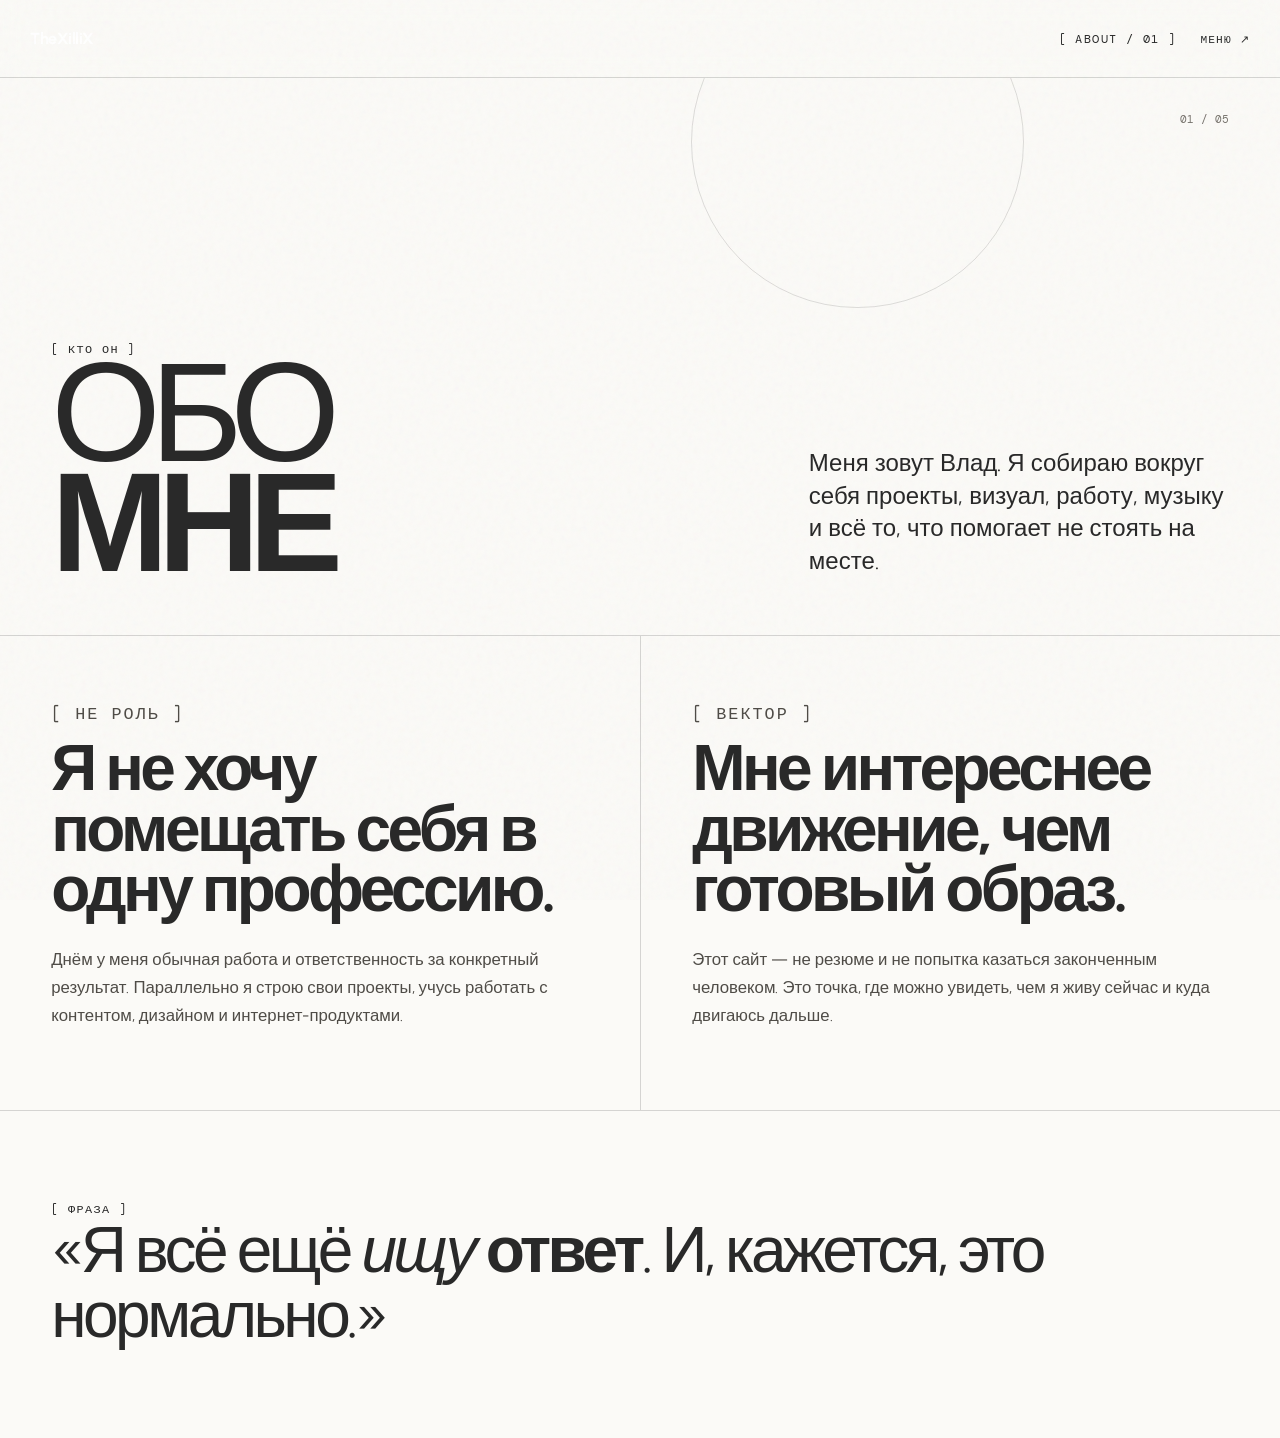
==== about.html @ 126dfa98 "Add about page" ====
<!doctype html><html lang="ru"><head><meta charset="UTF-8"><meta name="viewport" content="width=device-width,initial-scale=1,viewport-fit=cover"><meta name="theme-color" content="#fbfaf7"><title>TheXilliX — Обо мне</title><link rel="preconnect" href="https://fonts.googleapis.com"><link rel="preconnect" href="https://fonts.gstatic.com" crossorigin><link href="https://fonts.googleapis.com/css2?family=DM+Mono:wght@300;400;500&family=Urbanist:wght@300;400;500;600;700;800;900&display=swap" rel="stylesheet"><link rel="stylesheet" href="./styles.css"></head><body class="inner-page"><div class="noise"></div><header class="site-header"><a class="brand" href="./index.html">TheXilliX</a><div class="header-actions"><p class="eyebrow">[ ABOUT / 01 ]</p><a class="menu-link" href="./index.html">МЕНЮ ↗</a></div></header><main class="page-shell"><section class="hero"><div><p class="eyebrow">[ КТО ОН ]</p><h1>ОБО<br><strong>МНЕ</strong></h1></div><div class="hero-copy"><p>Меня зовут Влад. Я собираю вокруг себя проекты, визуал, работу, музыку и всё то, что помогает не стоять на месте.</p></div><span class="hero-number">01 / 05</span><div class="hero-orbit"></div></section><section class="content-grid"><article class="content-block"><p class="eyebrow">[ НЕ РОЛЬ ]</p><h2>Я не хочу помещать себя в одну профессию.</h2><p>Днём у меня обычная работа и ответственность за конкретный результат. Параллельно я строю свои проекты, учусь работать с контентом, дизайном и интернет-продуктами.</p></article><article class="content-block"><p class="eyebrow">[ ВЕКТОР ]</p><h2>Мне интереснее движение, чем готовый образ.</h2><p>Этот сайт — не резюме и не попытка казаться законченным человеком. Это точка, где можно увидеть, чем я живу сейчас и куда двигаюсь дальше.</p></article></section><section class="quote-block"><p class="eyebrow">[ ФРАЗА ]</p><blockquote>«Я всё ещё <em>ищу</em> <strong>ответ</strong>. И, кажется, это нормально.»</blockquote></section></main><script src="./app.js"></script></body></html>
---- styles.css ----
:root{
  --milk:#fbfaf7;
  --graphite:#292929;
  --graphite-2:#1d1d1d;
  --soft:#77736d;
  --line:#b9b5ae;
  --amber:#ffae42;
  --green:#2f7d57;
  --white:#f6f4ef;
}
*{box-sizing:border-box}html{background:var(--milk);scroll-behavior:smooth}body{margin:0;min-height:100svh;background:var(--milk);color:var(--graphite);font-family:"Urbanist",Arial,sans-serif;-webkit-font-smoothing:antialiased}a{color:inherit;text-decoration:none}button{font:inherit}.noise{position:fixed;inset:0;z-index:100;pointer-events:none;opacity:.08;background-image:url("data:image/svg+xml,%3Csvg viewBox='0 0 180 180' xmlns='http://www.w3.org/2000/svg'%3E%3Cfilter id='n'%3E%3CfeTurbulence type='fractalNoise' baseFrequency='.9' numOctaves='4' stitchTiles='stitch'/%3E%3C/filter%3E%3Crect width='100%25' height='100%25' filter='url(%23n)' opacity='.5'/%3E%3C/svg%3E");mix-blend-mode:multiply}.eyebrow{margin:0;font-family:"DM Mono",monospace;font-size:.74rem;letter-spacing:.12em;text-transform:uppercase}.intro{position:fixed;inset:0;overflow:hidden;background:var(--milk);transition:opacity .9s cubic-bezier(.4,0,.2,1),filter .9s cubic-bezier(.4,0,.2,1),transform .9s cubic-bezier(.4,0,.2,1)}.intro.is-leaving{opacity:0;filter:blur(16px);transform:scale(.985);pointer-events:none}.intro-grid{position:absolute;inset:0;background-image:linear-gradient(to right,rgba(41,41,41,.065) 1px,transparent 1px),linear-gradient(to bottom,rgba(41,41,41,.055) 1px,transparent 1px);background-size:25vw 25vh;mask-image:linear-gradient(to bottom,transparent,black 20%,black 80%,transparent)}.intro-label{position:absolute;top:28px;left:32px;color:#77736d}.intro-mark{position:absolute;right:32px;top:28px;width:48px;height:48px;border:1px solid #8d8982;border-radius:50%}.intro-mark span{position:absolute;background:#8d8982}.intro-mark span:first-child{width:1px;height:70px;left:23px;top:-11px}.intro-mark span:last-child{height:1px;width:70px;left:-11px;top:23px}.intro-center{position:absolute;left:50%;top:50%;transform:translate(-50%,-50%);text-align:center;width:min(92vw,980px)}.intro-small{font-family:"DM Mono",monospace;font-size:.72rem;letter-spacing:.24em;margin:0 0 22px;color:#7c7871}.intro h1{margin:0;display:flex;flex-direction:column;font-size:clamp(5rem,14vw,11.5rem);line-height:.7;letter-spacing:-.085em;font-weight:800}.intro h1 span:last-child{margin-left:.35em;font-weight:300}.enter-button{margin-top:56px;border:0;background:transparent;color:var(--graphite);cursor:pointer;display:inline-flex;align-items:center;gap:14px;font-family:"DM Mono",monospace;font-size:.78rem;letter-spacing:.12em}.enter-button i{display:block;width:64px;height:1px;background:currentColor;position:relative;transition:width .25s ease}.enter-button i:after{content:"";position:absolute;right:0;top:-3px;width:7px;height:7px;border-right:1px solid;border-top:1px solid;transform:rotate(45deg)}.enter-button:hover i{width:86px}.orbit{position:absolute;border:1px solid rgba(41,41,41,.15);border-radius:50%}.orbit-a{width:34vw;height:34vw;min-width:320px;min-height:320px;left:-10vw;bottom:-13vw}.orbit-b{width:17vw;height:17vw;right:9vw;top:14vh}.intro-index{position:absolute;right:32px;bottom:28px;font-family:"DM Mono",monospace;font-size:.72rem;color:#86817b}.menu-screen{position:fixed;inset:0;background:var(--graphite-2);color:var(--white);opacity:0;visibility:hidden;pointer-events:none;transform:scale(1.02);transition:opacity .8s ease,transform .8s ease,visibility 0s linear .8s}.menu-screen.is-visible{opacity:1;visibility:visible;pointer-events:auto;transform:none;transition-delay:0s}.dark-topbar,.dark-footer{position:absolute;left:0;right:0;display:flex;align-items:center;justify-content:space-between;padding:0 32px;font-family:"DM Mono",monospace;text-transform:uppercase;letter-spacing:.11em;font-size:.72rem;color:#b9b6b0}.dark-topbar{top:0;height:82px;border-bottom:1px solid rgba(255,255,255,.16)}.brand{font-family:"Urbanist",sans-serif;text-transform:none;font-weight:700;letter-spacing:-.03em;font-size:1rem;color:#fff}.menu-clock{min-width:48px;text-align:right}.dark-footer{bottom:0;height:58px;border-top:1px solid rgba(255,255,255,.16);font-size:.62rem}.menu-content{position:absolute;inset:82px 0 58px;display:grid;grid-template-columns:32% 68%}.menu-heading{padding:54px 32px;border-right:1px solid rgba(255,255,255,.16);position:relative}.menu-heading h2{margin:18px 0 0;font-size:clamp(4.4rem,9vw,9rem);line-height:.85;font-weight:300;letter-spacing:-.07em}.menu-note{position:absolute;left:32px;bottom:42px;color:#aaa69f;font-family:"DM Mono",monospace;font-size:.66rem;line-height:1.7;letter-spacing:.1em}.main-nav{display:flex;flex-direction:column}.main-nav a{position:relative;display:flex;align-items:center;justify-content:space-between;flex:1;padding:0 42px;border-bottom:1px solid rgba(255,255,255,.16);overflow:hidden}.main-nav a:last-child{border-bottom:0}.main-nav a:before{content:attr(data-index);position:absolute;left:14px;top:13px;font-family:"DM Mono",monospace;font-size:.6rem;color:#77736f}.main-nav a:after{content:"";position:absolute;inset:0;background:var(--white);transform:translateY(102%);transition:transform .45s cubic-bezier(.22,1,.36,1);z-index:0}.main-nav a span,.main-nav a i{position:relative;z-index:1;transition:color .4s ease,transform .4s ease}.main-nav a span{font-size:clamp(1.9rem,4vw,4.8rem);font-weight:500;letter-spacing:-.045em}.main-nav a i{font-style:normal;font-size:1.4rem}.main-nav a:hover:after{transform:none}.main-nav a:hover span,.main-nav a:hover i{color:var(--graphite)}.main-nav a:hover span{transform:translateX(14px)}.menu-decoration{position:absolute;left:25%;top:19%;width:145px;height:145px;pointer-events:none;opacity:.55}.menu-ring{position:absolute;inset:0;border:1px solid rgba(255,255,255,.35);border-radius:50%}.menu-ring:after{content:"";position:absolute;width:32%;height:32%;border:1px solid rgba(255,255,255,.35);border-radius:50%;left:34%;top:34%}.menu-cross i{position:absolute;background:rgba(255,255,255,.35)}.menu-cross i:first-child{width:1px;height:190px;left:72px;top:-22px}.menu-cross i:last-child{height:1px;width:190px;top:72px;left:-22px}.menu-serial{position:absolute;top:154px;left:0;font-family:"DM Mono",monospace;font-size:.56rem;letter-spacing:.12em}.inner-page{min-height:100svh;background:var(--milk)}.site-header{position:fixed;z-index:20;top:0;left:0;right:0;height:78px;padding:0 30px;display:flex;align-items:center;justify-content:space-between;border-bottom:1px solid rgba(41,41,41,.18);background:rgba(251,250,247,.82);backdrop-filter:blur(16px)}.header-actions{display:flex;align-items:center;gap:24px}.menu-link{font-family:"DM Mono",monospace;font-size:.7rem;letter-spacing:.1em}.page-shell{padding-top:78px;min-height:100svh}.hero{min-height:62svh;padding:80px 4vw 58px;display:grid;grid-template-columns:1.2fr .8fr;align-items:end;border-bottom:1px solid rgba(41,41,41,.18);position:relative;overflow:hidden}.hero h1{margin:0;font-size:clamp(4.4rem,11vw,10rem);letter-spacing:-.075em;line-height:.78;font-weight:300}.hero h1 strong{font-weight:800}.hero-copy{max-width:420px;justify-self:end}.hero-copy p{font-size:clamp(1.1rem,2vw,1.5rem);line-height:1.35;margin:18px 0 0}.hero-number{position:absolute;right:4vw;top:34px;font-family:"DM Mono",monospace;font-size:.7rem;color:#77736d}.hero-orbit{position:absolute;width:26vw;height:26vw;border:1px solid rgba(41,41,41,.14);border-radius:50%;right:20vw;top:-8vw}.content-grid{display:grid;grid-template-columns:1fr 1fr;border-bottom:1px solid rgba(41,41,41,.18)}.content-block{padding:64px 4vw;min-height:330px}.content-block+ .content-block{border-left:1px solid rgba(41,41,41,.18)}.content-block h2{font-size:clamp(2rem,5vw,5rem);margin:10px 0 26px;letter-spacing:-.055em;line-height:.95}.content-block p{max-width:560px;color:#4f4c47;font-size:1.05rem;line-height:1.65}.quote-block{padding:90px 4vw;position:relative;overflow:hidden}.quote-block blockquote{margin:0;max-width:1000px;font-size:clamp(2.2rem,5vw,5.6rem);line-height:1.02;letter-spacing:-.055em}.quote-block em{font-weight:300}.quote-block strong{font-weight:800}.list-section{padding:26px 4vw 80px}.list-row{display:grid;grid-template-columns:70px 1fr auto;gap:20px;align-items:center;padding:28px 0;border-bottom:1px solid rgba(41,41,41,.18)}.list-row small{font-family:"DM Mono",monospace;color:#77736d}.list-row h3{margin:0;font-size:clamp(1.6rem,3.4vw,3.6rem);letter-spacing:-.04em;font-weight:500}.list-row span{font-family:"DM Mono",monospace;font-size:.66rem;text-align:right;color:#77736d}.project-card{padding:50px 4vw;border-bottom:1px solid rgba(41,41,41,.18);display:grid;grid-template-columns:100px 1fr 220px;align-items:center;gap:28px;transition:background .3s,color .3s}.project-card:hover{background:var(--graphite);color:var(--white)}.project-card .num{font-family:"DM Mono",monospace}.project-card h2{margin:0;font-size:clamp(2.2rem,5vw,5.7rem);letter-spacing:-.055em}.project-card p{margin:0;line-height:1.5}.contact-panel{min-height:calc(100svh - 78px);display:grid;grid-template-columns:1.05fr .95fr}.contact-main{padding:76px 4vw;display:flex;flex-direction:column;justify-content:space-between}.contact-main h1{font-size:clamp(5rem,13vw,11rem);line-height:.76;margin:0;letter-spacing:-.08em;font-weight:300}.contact-main h1 strong{font-weight:800}.contact-side{border-left:1px solid rgba(41,41,41,.18);display:flex;flex-direction:column}.contact-link{flex:1;padding:30px;display:flex;align-items:end;justify-content:space-between;border-bottom:1px solid rgba(41,41,41,.18);font-size:clamp(1.7rem,4vw,4rem);letter-spacing:-.04em;transition:.3s}.contact-link:hover{background:var(--graphite);color:var(--white);padding-left:42px}.status-dot{display:inline-block;width:8px;height:8px;border-radius:50%;background:var(--green);margin-right:10px}.accent{color:var(--amber)}
@media(max-width:800px){.intro-grid{background-size:50vw 25vh}.intro-label{left:20px;top:22px}.intro-mark{right:20px;top:20px;width:38px;height:38px}.intro-mark span:first-child{left:18px;top:-10px;height:58px}.intro-mark span:last-child{top:18px;left:-10px;width:58px}.intro-center{width:96vw}.intro h1{font-size:clamp(5rem,26vw,8.2rem);line-height:.74}.enter-button{margin-top:44px}.orbit-a{left:-45vw;bottom:-20vw}.orbit-b{width:42vw;height:42vw;right:-10vw;top:17vh}.intro-index{right:20px;bottom:22px}.dark-topbar{padding:0 18px;height:70px}.dark-topbar .eyebrow{display:none}.dark-footer{display:none}.menu-content{inset:70px 0 0;grid-template-columns:1fr;grid-template-rows:28% 72%}.menu-heading{padding:28px 20px;border-right:0;border-bottom:1px solid rgba(255,255,255,.16)}.menu-heading h2{font-size:18vw;margin-top:10px}.menu-note{right:20px;left:auto;bottom:26px;text-align:right;font-size:.54rem}.menu-decoration{display:none}.main-nav a{padding:0 22px}.main-nav a span{font-size:clamp(1.6rem,8vw,2.4rem)}.site-header{height:68px;padding:0 18px}.page-shell{padding-top:68px}.hero{min-height:60svh;padding:58px 20px 32px;grid-template-columns:1fr;align-content:end;gap:28px}.hero h1{font-size:clamp(4rem,20vw,7rem)}.hero-copy{justify-self:start}.hero-number{top:22px;right:20px}.hero-orbit{width:54vw;height:54vw;right:-10vw;top:1vw}.content-grid{grid-template-columns:1fr}.content-block{padding:44px 20px;min-height:auto}.content-block+.content-block{border-left:0;border-top:1px solid rgba(41,41,41,.18)}.quote-block{padding:64px 20px}.list-section{padding:14px 20px 54px}.list-row{grid-template-columns:46px 1fr}.list-row span{display:none}.project-card{grid-template-columns:44px 1fr;padding:34px 20px}.project-card p{grid-column:2}.contact-panel{grid-template-columns:1fr}.contact-main{min-height:44svh;padding:48px 20px}.contact-side{border-left:0;border-top:1px solid rgba(41,41,41,.18)}.contact-link{min-height:110px;padding:20px}.header-actions .eyebrow{display:none}}
@media(prefers-reduced-motion:reduce){*{animation:none!important;transition:none!important}}
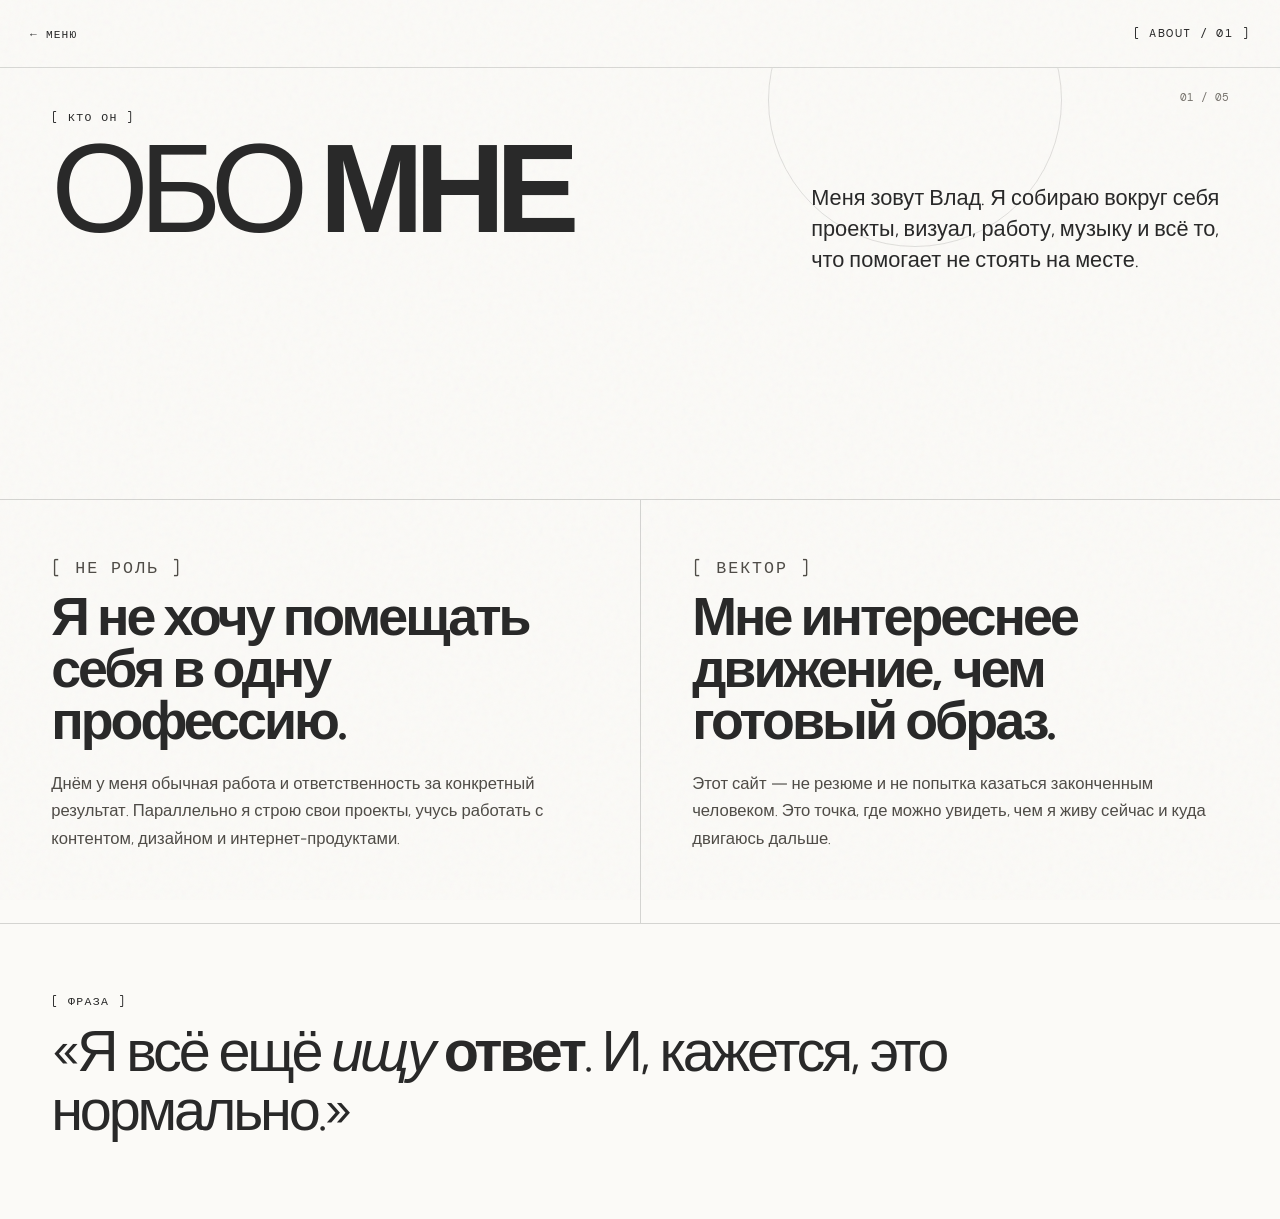
==== commit 190b441e: "Rework about page hierarchy" ====
--- a/about.html
+++ b/about.html
@@ -1 +1 @@
-<!doctype html><html lang="ru"><head><meta charset="UTF-8"><meta name="viewport" content="width=device-width,initial-scale=1,viewport-fit=cover"><meta name="theme-color" content="#fbfaf7"><title>TheXilliX — Обо мне</title><link rel="preconnect" href="https://fonts.googleapis.com"><link rel="preconnect" href="https://fonts.gstatic.com" crossorigin><link href="https://fonts.googleapis.com/css2?family=DM+Mono:wght@300;400;500&family=Urbanist:wght@300;400;500;600;700;800;900&display=swap" rel="stylesheet"><link rel="stylesheet" href="./styles.css"></head><body class="inner-page"><div class="noise"></div><header class="site-header"><a class="brand" href="./index.html">TheXilliX</a><div class="header-actions"><p class="eyebrow">[ ABOUT / 01 ]</p><a class="menu-link" href="./index.html">МЕНЮ ↗</a></div></header><main class="page-shell"><section class="hero"><div><p class="eyebrow">[ КТО ОН ]</p><h1>ОБО<br><strong>МНЕ</strong></h1></div><div class="hero-copy"><p>Меня зовут Влад. Я собираю вокруг себя проекты, визуал, работу, музыку и всё то, что помогает не стоять на месте.</p></div><span class="hero-number">01 / 05</span><div class="hero-orbit"></div></section><section class="content-grid"><article class="content-block"><p class="eyebrow">[ НЕ РОЛЬ ]</p><h2>Я не хочу помещать себя в одну профессию.</h2><p>Днём у меня обычная работа и ответственность за конкретный результат. Параллельно я строю свои проекты, учусь работать с контентом, дизайном и интернет-продуктами.</p></article><article class="content-block"><p class="eyebrow">[ ВЕКТОР ]</p><h2>Мне интереснее движение, чем готовый образ.</h2><p>Этот сайт — не резюме и не попытка казаться законченным человеком. Это точка, где можно увидеть, чем я живу сейчас и куда двигаюсь дальше.</p></article></section><section class="quote-block"><p class="eyebrow">[ ФРАЗА ]</p><blockquote>«Я всё ещё <em>ищу</em> <strong>ответ</strong>. И, кажется, это нормально.»</blockquote></section></main><script src="./app.js"></script></body></html>+<!doctype html><html lang="ru"><head><meta charset="UTF-8"><meta name="viewport" content="width=device-width,initial-scale=1,viewport-fit=cover"><meta name="theme-color" content="#fbfaf7"><title>TheXilliX — Обо мне</title><link rel="preconnect" href="https://fonts.googleapis.com"><link rel="preconnect" href="https://fonts.gstatic.com" crossorigin><link href="https://fonts.googleapis.com/css2?family=DM+Mono:wght@300;400;500&family=Urbanist:wght@300;400;500;600;700;800;900&display=swap" rel="stylesheet"><link rel="stylesheet" href="./styles.css"></head><body class="inner-page"><div class="noise"></div><header class="site-header"><a class="menu-link" href="./index.html#menu">← МЕНЮ</a><p class="eyebrow">[ ABOUT / 01 ]</p></header><main class="page-shell"><section class="hero"><div class="hero-title-wrap"><p class="eyebrow">[ КТО ОН ]</p><h1>ОБО <strong>МНЕ</strong></h1></div><div class="hero-copy"><p>Меня зовут Влад. Я собираю вокруг себя проекты, визуал, работу, музыку и всё то, что помогает не стоять на месте.</p></div><span class="hero-number">01 / 05</span><div class="hero-orbit"></div></section><section class="content-grid"><article class="content-block"><p class="eyebrow">[ НЕ РОЛЬ ]</p><h2>Я не хочу помещать себя в одну профессию.</h2><p>Днём у меня обычная работа и ответственность за конкретный результат. Параллельно я строю свои проекты, учусь работать с контентом, дизайном и интернет-продуктами.</p></article><article class="content-block"><p class="eyebrow">[ ВЕКТОР ]</p><h2>Мне интереснее движение, чем готовый образ.</h2><p>Этот сайт — не резюме и не попытка казаться законченным человеком. Это точка, где можно увидеть, чем я живу сейчас и куда двигаюсь дальше.</p></article></section><section class="quote-block"><p class="eyebrow">[ ФРАЗА ]</p><blockquote>«Я всё ещё <em>ищу</em> <strong>ответ</strong>. И, кажется, это нормально.»</blockquote></section></main><script src="./app.js"></script></body></html>
--- a/styles.css
+++ b/styles.css
@@ -8,6 +8,150 @@
   --green:#2f7d57;
   --white:#f6f4ef;
 }
-*{box-sizing:border-box}html{background:var(--milk);scroll-behavior:smooth}body{margin:0;min-height:100svh;background:var(--milk);color:var(--graphite);font-family:"Urbanist",Arial,sans-serif;-webkit-font-smoothing:antialiased}a{color:inherit;text-decoration:none}button{font:inherit}.noise{position:fixed;inset:0;z-index:100;pointer-events:none;opacity:.08;background-image:url("data:image/svg+xml,%3Csvg viewBox='0 0 180 180' xmlns='http://www.w3.org/2000/svg'%3E%3Cfilter id='n'%3E%3CfeTurbulence type='fractalNoise' baseFrequency='.9' numOctaves='4' stitchTiles='stitch'/%3E%3C/filter%3E%3Crect width='100%25' height='100%25' filter='url(%23n)' opacity='.5'/%3E%3C/svg%3E");mix-blend-mode:multiply}.eyebrow{margin:0;font-family:"DM Mono",monospace;font-size:.74rem;letter-spacing:.12em;text-transform:uppercase}.intro{position:fixed;inset:0;overflow:hidden;background:var(--milk);transition:opacity .9s cubic-bezier(.4,0,.2,1),filter .9s cubic-bezier(.4,0,.2,1),transform .9s cubic-bezier(.4,0,.2,1)}.intro.is-leaving{opacity:0;filter:blur(16px);transform:scale(.985);pointer-events:none}.intro-grid{position:absolute;inset:0;background-image:linear-gradient(to right,rgba(41,41,41,.065) 1px,transparent 1px),linear-gradient(to bottom,rgba(41,41,41,.055) 1px,transparent 1px);background-size:25vw 25vh;mask-image:linear-gradient(to bottom,transparent,black 20%,black 80%,transparent)}.intro-label{position:absolute;top:28px;left:32px;color:#77736d}.intro-mark{position:absolute;right:32px;top:28px;width:48px;height:48px;border:1px solid #8d8982;border-radius:50%}.intro-mark span{position:absolute;background:#8d8982}.intro-mark span:first-child{width:1px;height:70px;left:23px;top:-11px}.intro-mark span:last-child{height:1px;width:70px;left:-11px;top:23px}.intro-center{position:absolute;left:50%;top:50%;transform:translate(-50%,-50%);text-align:center;width:min(92vw,980px)}.intro-small{font-family:"DM Mono",monospace;font-size:.72rem;letter-spacing:.24em;margin:0 0 22px;color:#7c7871}.intro h1{margin:0;display:flex;flex-direction:column;font-size:clamp(5rem,14vw,11.5rem);line-height:.7;letter-spacing:-.085em;font-weight:800}.intro h1 span:last-child{margin-left:.35em;font-weight:300}.enter-button{margin-top:56px;border:0;background:transparent;color:var(--graphite);cursor:pointer;display:inline-flex;align-items:center;gap:14px;font-family:"DM Mono",monospace;font-size:.78rem;letter-spacing:.12em}.enter-button i{display:block;width:64px;height:1px;background:currentColor;position:relative;transition:width .25s ease}.enter-button i:after{content:"";position:absolute;right:0;top:-3px;width:7px;height:7px;border-right:1px solid;border-top:1px solid;transform:rotate(45deg)}.enter-button:hover i{width:86px}.orbit{position:absolute;border:1px solid rgba(41,41,41,.15);border-radius:50%}.orbit-a{width:34vw;height:34vw;min-width:320px;min-height:320px;left:-10vw;bottom:-13vw}.orbit-b{width:17vw;height:17vw;right:9vw;top:14vh}.intro-index{position:absolute;right:32px;bottom:28px;font-family:"DM Mono",monospace;font-size:.72rem;color:#86817b}.menu-screen{position:fixed;inset:0;background:var(--graphite-2);color:var(--white);opacity:0;visibility:hidden;pointer-events:none;transform:scale(1.02);transition:opacity .8s ease,transform .8s ease,visibility 0s linear .8s}.menu-screen.is-visible{opacity:1;visibility:visible;pointer-events:auto;transform:none;transition-delay:0s}.dark-topbar,.dark-footer{position:absolute;left:0;right:0;display:flex;align-items:center;justify-content:space-between;padding:0 32px;font-family:"DM Mono",monospace;text-transform:uppercase;letter-spacing:.11em;font-size:.72rem;color:#b9b6b0}.dark-topbar{top:0;height:82px;border-bottom:1px solid rgba(255,255,255,.16)}.brand{font-family:"Urbanist",sans-serif;text-transform:none;font-weight:700;letter-spacing:-.03em;font-size:1rem;color:#fff}.menu-clock{min-width:48px;text-align:right}.dark-footer{bottom:0;height:58px;border-top:1px solid rgba(255,255,255,.16);font-size:.62rem}.menu-content{position:absolute;inset:82px 0 58px;display:grid;grid-template-columns:32% 68%}.menu-heading{padding:54px 32px;border-right:1px solid rgba(255,255,255,.16);position:relative}.menu-heading h2{margin:18px 0 0;font-size:clamp(4.4rem,9vw,9rem);line-height:.85;font-weight:300;letter-spacing:-.07em}.menu-note{position:absolute;left:32px;bottom:42px;color:#aaa69f;font-family:"DM Mono",monospace;font-size:.66rem;line-height:1.7;letter-spacing:.1em}.main-nav{display:flex;flex-direction:column}.main-nav a{position:relative;display:flex;align-items:center;justify-content:space-between;flex:1;padding:0 42px;border-bottom:1px solid rgba(255,255,255,.16);overflow:hidden}.main-nav a:last-child{border-bottom:0}.main-nav a:before{content:attr(data-index);position:absolute;left:14px;top:13px;font-family:"DM Mono",monospace;font-size:.6rem;color:#77736f}.main-nav a:after{content:"";position:absolute;inset:0;background:var(--white);transform:translateY(102%);transition:transform .45s cubic-bezier(.22,1,.36,1);z-index:0}.main-nav a span,.main-nav a i{position:relative;z-index:1;transition:color .4s ease,transform .4s ease}.main-nav a span{font-size:clamp(1.9rem,4vw,4.8rem);font-weight:500;letter-spacing:-.045em}.main-nav a i{font-style:normal;font-size:1.4rem}.main-nav a:hover:after{transform:none}.main-nav a:hover span,.main-nav a:hover i{color:var(--graphite)}.main-nav a:hover span{transform:translateX(14px)}.menu-decoration{position:absolute;left:25%;top:19%;width:145px;height:145px;pointer-events:none;opacity:.55}.menu-ring{position:absolute;inset:0;border:1px solid rgba(255,255,255,.35);border-radius:50%}.menu-ring:after{content:"";position:absolute;width:32%;height:32%;border:1px solid rgba(255,255,255,.35);border-radius:50%;left:34%;top:34%}.menu-cross i{position:absolute;background:rgba(255,255,255,.35)}.menu-cross i:first-child{width:1px;height:190px;left:72px;top:-22px}.menu-cross i:last-child{height:1px;width:190px;top:72px;left:-22px}.menu-serial{position:absolute;top:154px;left:0;font-family:"DM Mono",monospace;font-size:.56rem;letter-spacing:.12em}.inner-page{min-height:100svh;background:var(--milk)}.site-header{position:fixed;z-index:20;top:0;left:0;right:0;height:78px;padding:0 30px;display:flex;align-items:center;justify-content:space-between;border-bottom:1px solid rgba(41,41,41,.18);background:rgba(251,250,247,.82);backdrop-filter:blur(16px)}.header-actions{display:flex;align-items:center;gap:24px}.menu-link{font-family:"DM Mono",monospace;font-size:.7rem;letter-spacing:.1em}.page-shell{padding-top:78px;min-height:100svh}.hero{min-height:62svh;padding:80px 4vw 58px;display:grid;grid-template-columns:1.2fr .8fr;align-items:end;border-bottom:1px solid rgba(41,41,41,.18);position:relative;overflow:hidden}.hero h1{margin:0;font-size:clamp(4.4rem,11vw,10rem);letter-spacing:-.075em;line-height:.78;font-weight:300}.hero h1 strong{font-weight:800}.hero-copy{max-width:420px;justify-self:end}.hero-copy p{font-size:clamp(1.1rem,2vw,1.5rem);line-height:1.35;margin:18px 0 0}.hero-number{position:absolute;right:4vw;top:34px;font-family:"DM Mono",monospace;font-size:.7rem;color:#77736d}.hero-orbit{position:absolute;width:26vw;height:26vw;border:1px solid rgba(41,41,41,.14);border-radius:50%;right:20vw;top:-8vw}.content-grid{display:grid;grid-template-columns:1fr 1fr;border-bottom:1px solid rgba(41,41,41,.18)}.content-block{padding:64px 4vw;min-height:330px}.content-block+ .content-block{border-left:1px solid rgba(41,41,41,.18)}.content-block h2{font-size:clamp(2rem,5vw,5rem);margin:10px 0 26px;letter-spacing:-.055em;line-height:.95}.content-block p{max-width:560px;color:#4f4c47;font-size:1.05rem;line-height:1.65}.quote-block{padding:90px 4vw;position:relative;overflow:hidden}.quote-block blockquote{margin:0;max-width:1000px;font-size:clamp(2.2rem,5vw,5.6rem);line-height:1.02;letter-spacing:-.055em}.quote-block em{font-weight:300}.quote-block strong{font-weight:800}.list-section{padding:26px 4vw 80px}.list-row{display:grid;grid-template-columns:70px 1fr auto;gap:20px;align-items:center;padding:28px 0;border-bottom:1px solid rgba(41,41,41,.18)}.list-row small{font-family:"DM Mono",monospace;color:#77736d}.list-row h3{margin:0;font-size:clamp(1.6rem,3.4vw,3.6rem);letter-spacing:-.04em;font-weight:500}.list-row span{font-family:"DM Mono",monospace;font-size:.66rem;text-align:right;color:#77736d}.project-card{padding:50px 4vw;border-bottom:1px solid rgba(41,41,41,.18);display:grid;grid-template-columns:100px 1fr 220px;align-items:center;gap:28px;transition:background .3s,color .3s}.project-card:hover{background:var(--graphite);color:var(--white)}.project-card .num{font-family:"DM Mono",monospace}.project-card h2{margin:0;font-size:clamp(2.2rem,5vw,5.7rem);letter-spacing:-.055em}.project-card p{margin:0;line-height:1.5}.contact-panel{min-height:calc(100svh - 78px);display:grid;grid-template-columns:1.05fr .95fr}.contact-main{padding:76px 4vw;display:flex;flex-direction:column;justify-content:space-between}.contact-main h1{font-size:clamp(5rem,13vw,11rem);line-height:.76;margin:0;letter-spacing:-.08em;font-weight:300}.contact-main h1 strong{font-weight:800}.contact-side{border-left:1px solid rgba(41,41,41,.18);display:flex;flex-direction:column}.contact-link{flex:1;padding:30px;display:flex;align-items:end;justify-content:space-between;border-bottom:1px solid rgba(41,41,41,.18);font-size:clamp(1.7rem,4vw,4rem);letter-spacing:-.04em;transition:.3s}.contact-link:hover{background:var(--graphite);color:var(--white);padding-left:42px}.status-dot{display:inline-block;width:8px;height:8px;border-radius:50%;background:var(--green);margin-right:10px}.accent{color:var(--amber)}
-@media(max-width:800px){.intro-grid{background-size:50vw 25vh}.intro-label{left:20px;top:22px}.intro-mark{right:20px;top:20px;width:38px;height:38px}.intro-mark span:first-child{left:18px;top:-10px;height:58px}.intro-mark span:last-child{top:18px;left:-10px;width:58px}.intro-center{width:96vw}.intro h1{font-size:clamp(5rem,26vw,8.2rem);line-height:.74}.enter-button{margin-top:44px}.orbit-a{left:-45vw;bottom:-20vw}.orbit-b{width:42vw;height:42vw;right:-10vw;top:17vh}.intro-index{right:20px;bottom:22px}.dark-topbar{padding:0 18px;height:70px}.dark-topbar .eyebrow{display:none}.dark-footer{display:none}.menu-content{inset:70px 0 0;grid-template-columns:1fr;grid-template-rows:28% 72%}.menu-heading{padding:28px 20px;border-right:0;border-bottom:1px solid rgba(255,255,255,.16)}.menu-heading h2{font-size:18vw;margin-top:10px}.menu-note{right:20px;left:auto;bottom:26px;text-align:right;font-size:.54rem}.menu-decoration{display:none}.main-nav a{padding:0 22px}.main-nav a span{font-size:clamp(1.6rem,8vw,2.4rem)}.site-header{height:68px;padding:0 18px}.page-shell{padding-top:68px}.hero{min-height:60svh;padding:58px 20px 32px;grid-template-columns:1fr;align-content:end;gap:28px}.hero h1{font-size:clamp(4rem,20vw,7rem)}.hero-copy{justify-self:start}.hero-number{top:22px;right:20px}.hero-orbit{width:54vw;height:54vw;right:-10vw;top:1vw}.content-grid{grid-template-columns:1fr}.content-block{padding:44px 20px;min-height:auto}.content-block+.content-block{border-left:0;border-top:1px solid rgba(41,41,41,.18)}.quote-block{padding:64px 20px}.list-section{padding:14px 20px 54px}.list-row{grid-template-columns:46px 1fr}.list-row span{display:none}.project-card{grid-template-columns:44px 1fr;padding:34px 20px}.project-card p{grid-column:2}.contact-panel{grid-template-columns:1fr}.contact-main{min-height:44svh;padding:48px 20px}.contact-side{border-left:0;border-top:1px solid rgba(41,41,41,.18)}.contact-link{min-height:110px;padding:20px}.header-actions .eyebrow{display:none}}
+
+*{box-sizing:border-box}
+html{background:var(--milk);scroll-behavior:smooth}
+body{margin:0;min-height:100svh;background:var(--milk);color:var(--graphite);font-family:"Urbanist",Arial,sans-serif;-webkit-font-smoothing:antialiased;transition:opacity .46s ease,filter .46s ease}
+a{color:inherit;text-decoration:none}
+button{font:inherit}
+body.page-is-leaving{opacity:0;filter:blur(12px)}
+
+.noise{position:fixed;inset:0;z-index:100;pointer-events:none;opacity:.075;background-image:url("data:image/svg+xml,%3Csvg viewBox='0 0 180 180' xmlns='http://www.w3.org/2000/svg'%3E%3Cfilter id='n'%3E%3CfeTurbulence type='fractalNoise' baseFrequency='.9' numOctaves='4' stitchTiles='stitch'/%3E%3C/filter%3E%3Crect width='100%25' height='100%25' filter='url(%23n)' opacity='.5'/%3E%3C/svg%3E");mix-blend-mode:multiply}
+.eyebrow{margin:0;font-family:"DM Mono",monospace;font-size:.72rem;letter-spacing:.12em;text-transform:uppercase}
+
+/* splash */
+.intro{position:fixed;inset:0;z-index:30;overflow:hidden;background:var(--milk);transition:opacity .95s cubic-bezier(.22,1,.36,1),filter .95s cubic-bezier(.22,1,.36,1),transform .95s cubic-bezier(.22,1,.36,1),visibility 0s linear .95s}
+.intro.is-leaving{opacity:0;filter:blur(18px);transform:scale(.982);pointer-events:none}
+.intro.is-finished,.intro.is-skipped{opacity:0;visibility:hidden;pointer-events:none}
+.intro-grid{position:absolute;inset:0;background-image:linear-gradient(to right,rgba(41,41,41,.06) 1px,transparent 1px),linear-gradient(to bottom,rgba(41,41,41,.05) 1px,transparent 1px);background-size:25vw 25vh;mask-image:linear-gradient(to bottom,transparent,black 20%,black 80%,transparent)}
+.intro-label{position:absolute;top:28px;left:32px;color:var(--soft)}
+.intro-mark{position:absolute;right:32px;top:28px;width:48px;height:48px;border:1px solid #8d8982;border-radius:50%}
+.intro-mark span{position:absolute;background:#8d8982}
+.intro-mark span:first-child{width:1px;height:70px;left:23px;top:-11px}
+.intro-mark span:last-child{height:1px;width:70px;left:-11px;top:23px}
+.intro-center{position:absolute;left:50%;top:50%;transform:translate(-50%,-50%);display:flex;flex-direction:column;align-items:center;justify-content:center;text-align:center;width:min(94vw,980px)}
+.intro-small{font-family:"DM Mono",monospace;font-size:.72rem;letter-spacing:.24em;margin:0 0 24px;color:#7c7871}
+.intro h1{margin:0;display:flex;flex-direction:column;align-items:center;font-size:clamp(5rem,14vw,11.5rem);line-height:.72;letter-spacing:-.085em;font-weight:800}
+.intro h1 span{display:block;width:100%;text-align:center}
+.intro h1 span:last-child{font-weight:300;margin:0}
+.orbit{position:absolute;border:1px solid rgba(41,41,41,.15);border-radius:50%}
+.orbit-a{width:34vw;height:34vw;min-width:320px;min-height:320px;left:-10vw;bottom:-13vw}
+.orbit-b{width:17vw;height:17vw;right:9vw;top:14vh}
+.intro-index{position:absolute;right:32px;bottom:28px;font-family:"DM Mono",monospace;font-size:.72rem;color:#86817b}
+
+/* menu */
+.menu-screen{position:fixed;inset:0;z-index:10;background:var(--graphite-2);color:var(--white);opacity:0;visibility:hidden;pointer-events:none;transform:scale(1.012);transition:opacity .85s ease,transform .85s ease,visibility 0s linear .85s,background .72s cubic-bezier(.22,1,.36,1),color .72s ease}
+.menu-screen.is-visible{opacity:1;visibility:visible;pointer-events:auto;transform:none;transition-delay:0s}
+.dark-topbar,.dark-footer{position:absolute;left:0;right:0;display:flex;align-items:center;justify-content:space-between;padding:0 32px;font-family:"DM Mono",monospace;text-transform:uppercase;letter-spacing:.11em;font-size:.7rem;color:#b9b6b0;transition:opacity .45s ease,filter .45s ease,color .72s ease,border-color .72s ease}
+.dark-topbar{top:0;height:82px;border-bottom:1px solid rgba(255,255,255,.16)}
+.dark-footer{bottom:0;height:58px;border-top:1px solid rgba(255,255,255,.16);font-size:.61rem}
+.menu-signature{font-family:"Urbanist",sans-serif;font-weight:700;letter-spacing:.03em;color:#fff;transition:color .72s ease}
+.menu-clock{min-width:48px;text-align:right}
+.menu-content{position:absolute;inset:82px 0 58px;display:grid;grid-template-columns:32% 68%}
+.menu-heading{padding:54px 32px;border-right:1px solid rgba(255,255,255,.16);position:relative;transition:opacity .45s ease,filter .45s ease,border-color .72s ease}
+.menu-heading h2{margin:18px 0 0;font-size:clamp(4.4rem,9vw,9rem);line-height:.85;font-weight:300;letter-spacing:-.07em}
+.menu-note{position:absolute;left:32px;bottom:42px;color:#aaa69f;font-family:"DM Mono",monospace;font-size:.66rem;line-height:1.7;letter-spacing:.1em}
+.main-nav{display:flex;flex-direction:column}
+.main-nav a{position:relative;display:flex;align-items:center;flex:1;padding:0 42px;border-bottom:1px solid rgba(255,255,255,.16);overflow:hidden;transition:opacity .55s ease,filter .55s ease,transform .55s cubic-bezier(.22,1,.36,1),border-color .72s ease,color .72s ease}
+.main-nav a:last-child{border-bottom:0}
+.main-nav a:before{content:attr(data-index);position:absolute;left:14px;top:13px;font-family:"DM Mono",monospace;font-size:.6rem;color:#77736f;transition:opacity .45s ease,color .72s ease}
+.main-nav a span{display:inline-block;font-size:clamp(1.9rem,4vw,4.8rem);font-weight:500;letter-spacing:-.045em;transform-origin:left center;transition:transform .38s cubic-bezier(.22,1,.36,1),color .72s ease,opacity .45s ease,filter .45s ease}
+.main-nav a:hover span{transform:scale(1.04)}
+.menu-decoration{position:absolute;left:25%;top:19%;width:145px;height:145px;pointer-events:none;opacity:.55;transition:opacity .45s ease,filter .45s ease}
+.menu-ring{position:absolute;inset:0;border:1px solid rgba(255,255,255,.35);border-radius:50%}
+.menu-ring:after{content:"";position:absolute;width:32%;height:32%;border:1px solid rgba(255,255,255,.35);border-radius:50%;left:34%;top:34%}
+.menu-cross i{position:absolute;background:rgba(255,255,255,.35)}
+.menu-cross i:first-child{width:1px;height:190px;left:72px;top:-22px}
+.menu-cross i:last-child{height:1px;width:190px;top:72px;left:-22px}
+.menu-serial{position:absolute;top:154px;left:0;font-family:"DM Mono",monospace;font-size:.56rem;letter-spacing:.12em}
+.menu-screen.is-transitioning .main-nav a:not(.is-selected){opacity:.09;filter:blur(12px);transform:scale(.985)}
+.menu-screen.is-transitioning .main-nav a.is-selected span{transform:scale(1.075)}
+.menu-screen.is-transitioning .menu-heading,.menu-screen.is-transitioning .menu-decoration,.menu-screen.is-transitioning .dark-topbar,.menu-screen.is-transitioning .dark-footer{opacity:.12;filter:blur(10px)}
+.menu-screen.to-milk{background:var(--milk);color:var(--graphite)}
+.menu-screen.to-milk .main-nav a{border-color:rgba(41,41,41,.12)}
+.menu-screen.to-milk .main-nav a:before{color:#aaa59e}
+.menu-screen.to-milk .main-nav a.is-selected span{color:var(--graphite);animation:selectedFade .46s .38s forwards}
+.menu-screen.to-milk .dark-topbar,.menu-screen.to-milk .dark-footer,.menu-screen.to-milk .menu-heading{border-color:rgba(41,41,41,.12)}
+.menu-screen.to-milk .menu-signature{color:var(--graphite)}
+@keyframes selectedFade{to{opacity:0;filter:blur(12px);transform:scale(1.1)}}
+
+/* shared inner pages */
+.inner-page{min-height:100svh;background:var(--milk)}
+.site-header{position:fixed;z-index:20;top:0;left:0;right:0;height:68px;padding:0 30px;display:flex;align-items:center;justify-content:space-between;border-bottom:1px solid rgba(41,41,41,.16);background:rgba(251,250,247,.84);backdrop-filter:blur(18px);animation:pageIn .72s both}
+.menu-link{display:inline-flex;align-items:center;gap:10px;font-family:"DM Mono",monospace;font-size:.7rem;letter-spacing:.1em;transition:transform .25s ease,opacity .25s ease}
+.menu-link:hover{transform:translateX(-4px);opacity:.65}
+.page-shell{padding-top:68px;min-height:100svh;animation:pageIn .78s .03s both}
+@keyframes pageIn{from{opacity:0;filter:blur(14px);transform:translateY(8px)}to{opacity:1;filter:blur(0);transform:none}}
+.hero{min-height:48svh;padding:42px 4vw 44px;display:grid;grid-template-columns:minmax(0,1.25fr) minmax(280px,.75fr);gap:5vw;align-items:start;border-bottom:1px solid rgba(41,41,41,.18);position:relative;overflow:hidden}
+.hero-title-wrap{position:relative;z-index:2}
+.hero h1{margin:12px 0 0;font-size:clamp(4.4rem,9.8vw,9rem);letter-spacing:-.075em;line-height:.82;font-weight:300;max-width:1050px}
+.hero h1 strong{font-weight:800}
+.hero-copy{position:relative;z-index:2;max-width:430px;margin-top:72px;justify-self:start}
+.hero-copy p{font-size:clamp(1.05rem,1.7vw,1.38rem);line-height:1.42;margin:0}
+.hero-number{position:absolute;right:4vw;top:22px;font-family:"DM Mono",monospace;font-size:.68rem;color:#77736d}
+.hero-orbit{position:absolute;width:23vw;height:23vw;border:1px solid rgba(41,41,41,.13);border-radius:50%;right:17vw;top:-9vw}
+.content-grid{display:grid;grid-template-columns:1fr 1fr;border-bottom:1px solid rgba(41,41,41,.18)}
+.content-block{padding:54px 4vw;min-height:300px}
+.content-block+.content-block{border-left:1px solid rgba(41,41,41,.18)}
+.content-block h2{font-size:clamp(2rem,4.2vw,4.4rem);margin:10px 0 24px;letter-spacing:-.055em;line-height:.96}
+.content-block p{max-width:600px;color:#4f4c47;font-size:1.04rem;line-height:1.64}
+.quote-block{padding:70px 4vw 80px;position:relative;overflow:hidden}
+.quote-block blockquote{margin:12px 0 0;max-width:1100px;font-size:clamp(2.15rem,4.5vw,5rem);line-height:1.03;letter-spacing:-.055em}
+.quote-block em{font-weight:300}.quote-block strong{font-weight:800}
+
+/* now */
+.list-section{padding:12px 4vw 58px}
+.list-row{display:grid;grid-template-columns:72px 1fr;gap:18px;align-items:center;padding:26px 0;border-bottom:1px solid rgba(41,41,41,.18);animation:rowReveal .7s both}
+.list-row:nth-child(1){animation-delay:.12s}.list-row:nth-child(2){animation-delay:.2s}.list-row:nth-child(3){animation-delay:.28s}.list-row:nth-child(4){animation-delay:.36s}.list-row:nth-child(5){animation-delay:.44s}
+@keyframes rowReveal{from{opacity:0;transform:translateX(-22px);filter:blur(7px)}to{opacity:1;transform:none;filter:blur(0)}}
+.list-row small{font-family:"DM Mono",monospace;color:#77736d}
+.list-row h3{margin:0;font-size:clamp(1.8rem,3.3vw,3.7rem);letter-spacing:-.045em;font-weight:500}
+
+/* inspiration */
+.inspiration-shelf{display:grid;grid-template-columns:repeat(4,1fr);border-bottom:1px solid rgba(41,41,41,.18)}
+.inspiration-card{min-height:300px;padding:30px 26px 28px;border-right:1px solid rgba(41,41,41,.18);display:flex;flex-direction:column;justify-content:space-between;position:relative;overflow:hidden;transition:transform .5s cubic-bezier(.22,1,.36,1),background .35s ease}
+.inspiration-card:last-child{border-right:0}
+.inspiration-card:hover{transform:translateY(-10px)}
+.inspiration-card .card-index{font-family:"DM Mono",monospace;font-size:.65rem;color:var(--soft)}
+.inspiration-card h3{font-size:clamp(2rem,3.6vw,4rem);line-height:.9;letter-spacing:-.05em;margin:0}
+.inspiration-card p{max-width:290px;margin:22px 0 0;color:#5b5751;line-height:1.5}
+.poster-mark{width:92px;height:130px;border:1px solid rgba(41,41,41,.35);transform:rotate(-4deg);display:flex;align-items:center;justify-content:center;font-family:"DM Mono",monospace;font-size:.58rem;letter-spacing:.1em;margin-left:auto}
+
+/* projects */
+.projects-list{border-top:1px solid rgba(41,41,41,.18)}
+.project-card{padding:42px 4vw;border-bottom:1px solid rgba(41,41,41,.18);display:grid;grid-template-columns:82px 1fr 220px;align-items:center;gap:28px}
+.project-card .num{font-family:"DM Mono",monospace;color:var(--soft)}
+.project-card h2{margin:0;font-size:clamp(2.2rem,4.8vw,5.4rem);letter-spacing:-.055em;line-height:.95}
+.project-card p{margin:0;line-height:1.5;color:#605c56}
+
+/* contacts */
+.contact-panel{min-height:calc(100svh - 68px);display:grid;grid-template-columns:.9fr 1.1fr}
+.contact-main{padding:54px 4vw;display:flex;flex-direction:column;justify-content:space-between}
+.contact-main h1{font-size:clamp(5rem,11vw,10rem);line-height:.77;margin:16px 0 0;letter-spacing:-.08em;font-weight:300}
+.contact-main h1 strong{font-weight:800}
+.contact-side{border-left:1px solid rgba(41,41,41,.18);display:flex;flex-direction:column}
+.contact-link{flex:1;min-height:112px;padding:22px 28px;display:flex;align-items:center;justify-content:space-between;border-bottom:1px solid rgba(41,41,41,.18);font-size:clamp(1.7rem,3.6vw,3.8rem);letter-spacing:-.04em;transition:padding .3s ease,opacity .3s ease}
+.contact-link:last-child{border-bottom:0}
+a.contact-link:hover{padding-left:38px}
+.contact-link small{font-family:"DM Mono",monospace;font-size:.58rem;letter-spacing:.08em;color:var(--soft)}
+.contact-link.pending{color:#8f8a83}
+.status-dot{display:inline-block;width:8px;height:8px;border-radius:50%;background:var(--green);margin-right:10px}
+.accent{color:var(--amber)}
+
+@media(max-width:900px){
+  .inspiration-shelf{grid-template-columns:1fr 1fr}
+  .inspiration-card:nth-child(2){border-right:0}
+  .inspiration-card:nth-child(-n+2){border-bottom:1px solid rgba(41,41,41,.18)}
+  .project-card{grid-template-columns:60px 1fr}.project-card p{grid-column:2}
+}
+
+@media(max-width:800px){
+  .intro-grid{background-size:50vw 25vh}.intro-label{left:20px;top:22px}.intro-mark{right:20px;top:20px;width:38px;height:38px}.intro-mark span:first-child{left:18px;top:-10px;height:58px}.intro-mark span:last-child{top:18px;left:-10px;width:58px}.intro-center{width:96vw}.intro h1{font-size:clamp(5rem,25vw,8rem);line-height:.76}.orbit-a{left:-45vw;bottom:-20vw}.orbit-b{width:42vw;height:42vw;right:-10vw;top:17vh}.intro-index{right:20px;bottom:22px}
+  .dark-topbar{padding:0 18px;height:70px}.dark-topbar .eyebrow{display:none}.dark-footer{display:none}.menu-content{inset:70px 0 0;grid-template-columns:1fr;grid-template-rows:28% 72%}.menu-heading{padding:28px 20px;border-right:0;border-bottom:1px solid rgba(255,255,255,.16)}.menu-heading h2{font-size:18vw;margin-top:10px}.menu-note{right:20px;left:auto;bottom:26px;text-align:right;font-size:.54rem}.menu-decoration{display:none}.main-nav a{padding:0 22px}.main-nav a span{font-size:clamp(1.55rem,7.5vw,2.35rem)}.main-nav a:hover span{transform:none}.menu-screen.is-transitioning .main-nav a.is-selected span{transform:scale(1.055)}
+  .site-header{height:62px;padding:0 18px}.page-shell{padding-top:62px}.hero{min-height:auto;padding:34px 20px 34px;grid-template-columns:1fr;gap:24px}.hero h1{font-size:clamp(3.9rem,18vw,6.5rem);margin-top:10px}.hero-copy{margin-top:0;max-width:100%}.hero-number{top:18px;right:20px}.hero-orbit{width:54vw;height:54vw;right:-15vw;top:-12vw}.content-grid{grid-template-columns:1fr}.content-block{padding:40px 20px;min-height:auto}.content-block+.content-block{border-left:0;border-top:1px solid rgba(41,41,41,.18)}.quote-block{padding:54px 20px 60px}.list-section{padding:8px 20px 50px}.list-row{grid-template-columns:48px 1fr;padding:24px 0}
+  .inspiration-shelf{grid-template-columns:1fr}.inspiration-card{min-height:230px;border-right:0;border-bottom:1px solid rgba(41,41,41,.18)}.inspiration-card:last-child{border-bottom:0}.inspiration-card:hover{transform:none}
+  .project-card{grid-template-columns:44px 1fr;padding:32px 20px}.project-card p{grid-column:2}
+  .contact-panel{grid-template-columns:1fr}.contact-main{min-height:40svh;padding:40px 20px}.contact-side{border-left:0;border-top:1px solid rgba(41,41,41,.18)}.contact-link{min-height:96px;padding:18px 20px}.header-actions .eyebrow{display:none}
+}
+
 @media(prefers-reduced-motion:reduce){*{animation:none!important;transition:none!important}}
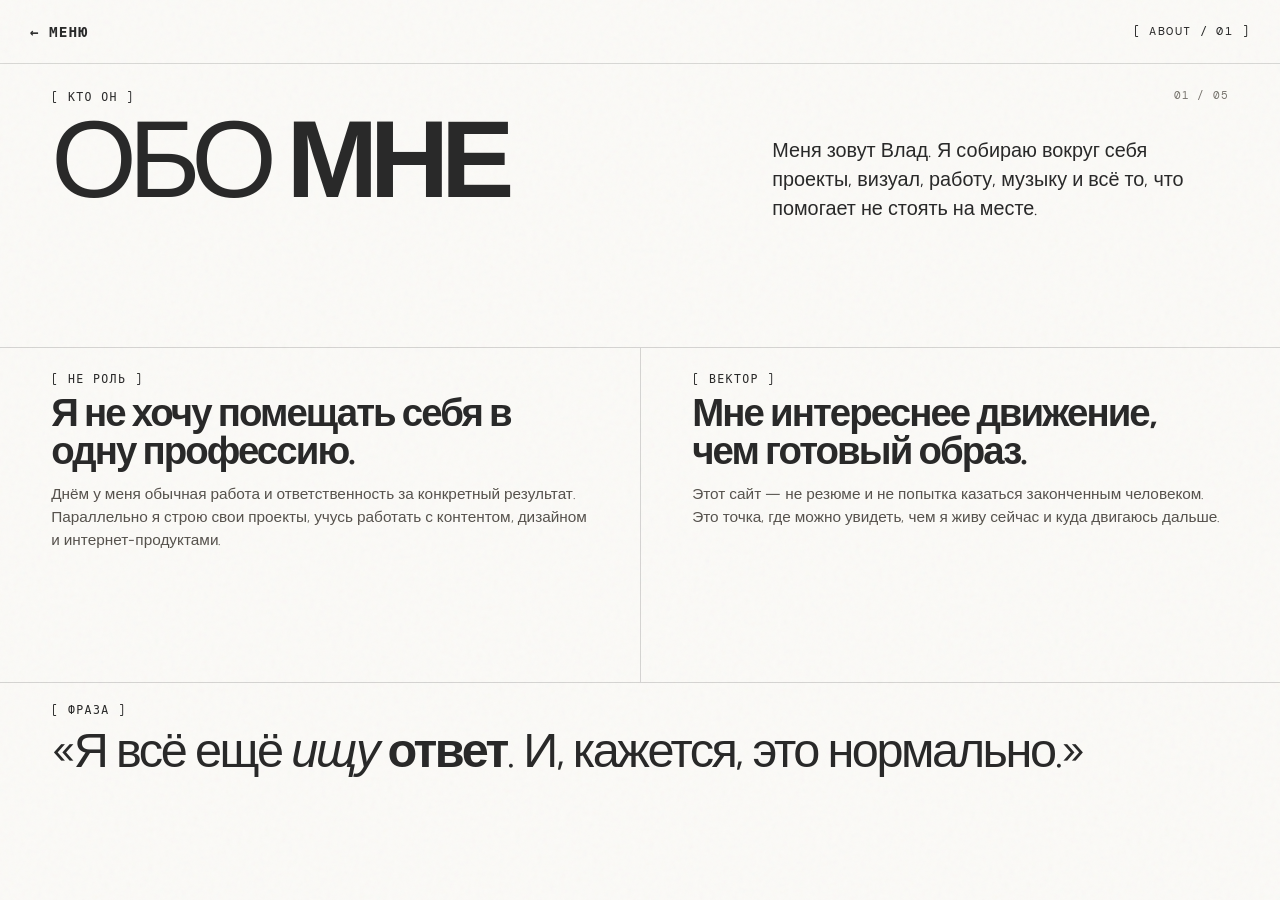
==== commit c8a5ebc8: "Condense about page into one-screen layout" ====
--- a/about.html
+++ b/about.html
@@ -1 +1 @@
-<!doctype html><html lang="ru"><head><meta charset="UTF-8"><meta name="viewport" content="width=device-width,initial-scale=1,viewport-fit=cover"><meta name="theme-color" content="#fbfaf7"><title>TheXilliX — Обо мне</title><link rel="preconnect" href="https://fonts.googleapis.com"><link rel="preconnect" href="https://fonts.gstatic.com" crossorigin><link href="https://fonts.googleapis.com/css2?family=DM+Mono:wght@300;400;500&family=Urbanist:wght@300;400;500;600;700;800;900&display=swap" rel="stylesheet"><link rel="stylesheet" href="./styles.css"></head><body class="inner-page"><div class="noise"></div><header class="site-header"><a class="menu-link" href="./index.html#menu">← МЕНЮ</a><p class="eyebrow">[ ABOUT / 01 ]</p></header><main class="page-shell"><section class="hero"><div class="hero-title-wrap"><p class="eyebrow">[ КТО ОН ]</p><h1>ОБО <strong>МНЕ</strong></h1></div><div class="hero-copy"><p>Меня зовут Влад. Я собираю вокруг себя проекты, визуал, работу, музыку и всё то, что помогает не стоять на месте.</p></div><span class="hero-number">01 / 05</span><div class="hero-orbit"></div></section><section class="content-grid"><article class="content-block"><p class="eyebrow">[ НЕ РОЛЬ ]</p><h2>Я не хочу помещать себя в одну профессию.</h2><p>Днём у меня обычная работа и ответственность за конкретный результат. Параллельно я строю свои проекты, учусь работать с контентом, дизайном и интернет-продуктами.</p></article><article class="content-block"><p class="eyebrow">[ ВЕКТОР ]</p><h2>Мне интереснее движение, чем готовый образ.</h2><p>Этот сайт — не резюме и не попытка казаться законченным человеком. Это точка, где можно увидеть, чем я живу сейчас и куда двигаюсь дальше.</p></article></section><section class="quote-block"><p class="eyebrow">[ ФРАЗА ]</p><blockquote>«Я всё ещё <em>ищу</em> <strong>ответ</strong>. И, кажется, это нормально.»</blockquote></section></main><script src="./app.js"></script></body></html>+<!doctype html><html lang="ru"><head><meta charset="UTF-8"><meta name="viewport" content="width=device-width,initial-scale=1,viewport-fit=cover"><meta name="theme-color" content="#fbfaf7"><title>TheXilliX — Обо мне</title><link rel="preconnect" href="https://fonts.googleapis.com"><link rel="preconnect" href="https://fonts.gstatic.com" crossorigin><link href="https://fonts.googleapis.com/css2?family=DM+Mono:wght@300;400;500&family=Urbanist:wght@300;400;500;600;700;800;900&display=swap" rel="stylesheet"><link rel="stylesheet" href="./styles.css"><link rel="stylesheet" href="./v2.css"></head><body class="inner-page about-page"><div class="noise"></div><header class="site-header"><a class="menu-link" href="./index.html#menu">← МЕНЮ</a><p class="eyebrow">[ ABOUT / 01 ]</p></header><main class="about-shell"><section class="about-hero"><div><p class="eyebrow">[ КТО ОН ]</p><h1>ОБО <strong>МНЕ</strong></h1></div><p class="about-intro">Меня зовут Влад. Я собираю вокруг себя проекты, визуал, работу, музыку и всё то, что помогает не стоять на месте.</p><span class="page-index">01 / 05</span></section><section class="about-grid"><article class="about-block"><p class="eyebrow">[ НЕ РОЛЬ ]</p><h2>Я не хочу помещать себя в одну профессию.</h2><p>Днём у меня обычная работа и ответственность за конкретный результат. Параллельно я строю свои проекты, учусь работать с контентом, дизайном и интернет-продуктами.</p></article><article class="about-block"><p class="eyebrow">[ ВЕКТОР ]</p><h2>Мне интереснее движение, чем готовый образ.</h2><p>Этот сайт — не резюме и не попытка казаться законченным человеком. Это точка, где можно увидеть, чем я живу сейчас и куда двигаюсь дальше.</p></article></section><section class="about-quote"><p class="eyebrow">[ ФРАЗА ]</p><blockquote>«Я всё ещё <em>ищу</em> <strong>ответ</strong>. И, кажется, это нормально.»</blockquote></section></main><script src="./app.js"></script></body></html>
--- a/styles.css
+++ b/styles.css
@@ -11,9 +11,9 @@
 
 *{box-sizing:border-box}
 html{background:var(--milk);scroll-behavior:smooth}
-body{margin:0;min-height:100svh;background:var(--milk);color:var(--graphite);font-family:"Urbanist",Arial,sans-serif;-webkit-font-smoothing:antialiased;transition:opacity .46s ease,filter .46s ease}
+body{margin:0;min-height:100svh;background:var(--milk);color:var(--graphite);font-family:"Urbanist",Arial,sans-serif;-webkit-font-smoothing:antialiased;transition:opacity .32s ease,filter .32s ease}
 a{color:inherit;text-decoration:none}
-button{font:inherit}
+button{font:inherit;color:inherit}
 body.page-is-leaving{opacity:0;filter:blur(12px)}
 
 .noise{position:fixed;inset:0;z-index:100;pointer-events:none;opacity:.075;background-image:url("data:image/svg+xml,%3Csvg viewBox='0 0 180 180' xmlns='http://www.w3.org/2000/svg'%3E%3Cfilter id='n'%3E%3CfeTurbulence type='fractalNoise' baseFrequency='.9' numOctaves='4' stitchTiles='stitch'/%3E%3C/filter%3E%3Crect width='100%25' height='100%25' filter='url(%23n)' opacity='.5'/%3E%3C/svg%3E");mix-blend-mode:multiply}
@@ -31,57 +31,60 @@
 .intro-mark span:last-child{height:1px;width:70px;left:-11px;top:23px}
 .intro-center{position:absolute;left:50%;top:50%;transform:translate(-50%,-50%);display:flex;flex-direction:column;align-items:center;justify-content:center;text-align:center;width:min(94vw,980px)}
 .intro-small{font-family:"DM Mono",monospace;font-size:.72rem;letter-spacing:.24em;margin:0 0 24px;color:#7c7871}
-.intro h1{margin:0;display:flex;flex-direction:column;align-items:center;font-size:clamp(5rem,14vw,11.5rem);line-height:.72;letter-spacing:-.085em;font-weight:800}
+.intro h1{margin:0;display:flex;flex-direction:column;align-items:center;font-size:clamp(5rem,14vw,11.5rem);line-height:.72;font-weight:800;letter-spacing:0}
 .intro h1 span{display:block;width:100%;text-align:center}
-.intro h1 span:last-child{font-weight:300;margin:0}
+.intro h1 span:first-child{letter-spacing:-.025em}
+.intro h1 span:last-child{font-weight:300;margin-top:.14em;letter-spacing:-.035em}
 .orbit{position:absolute;border:1px solid rgba(41,41,41,.15);border-radius:50%}
 .orbit-a{width:34vw;height:34vw;min-width:320px;min-height:320px;left:-10vw;bottom:-13vw}
 .orbit-b{width:17vw;height:17vw;right:9vw;top:14vh}
 .intro-index{position:absolute;right:32px;bottom:28px;font-family:"DM Mono",monospace;font-size:.72rem;color:#86817b}
 
 /* menu */
-.menu-screen{position:fixed;inset:0;z-index:10;background:var(--graphite-2);color:var(--white);opacity:0;visibility:hidden;pointer-events:none;transform:scale(1.012);transition:opacity .85s ease,transform .85s ease,visibility 0s linear .85s,background .72s cubic-bezier(.22,1,.36,1),color .72s ease}
+.menu-screen{position:fixed;inset:0;z-index:10;background:var(--graphite-2);color:var(--white);opacity:0;visibility:hidden;pointer-events:none;transform:scale(1.012);transition:opacity .85s ease,transform .85s ease,visibility 0s linear .85s,background .62s cubic-bezier(.22,1,.36,1),color .62s ease}
 .menu-screen.is-visible{opacity:1;visibility:visible;pointer-events:auto;transform:none;transition-delay:0s}
-.dark-topbar,.dark-footer{position:absolute;left:0;right:0;display:flex;align-items:center;justify-content:space-between;padding:0 32px;font-family:"DM Mono",monospace;text-transform:uppercase;letter-spacing:.11em;font-size:.7rem;color:#b9b6b0;transition:opacity .45s ease,filter .45s ease,color .72s ease,border-color .72s ease}
+.dark-topbar,.dark-footer{position:absolute;left:0;right:0;display:flex;align-items:center;justify-content:space-between;padding:0 32px;font-family:"DM Mono",monospace;text-transform:uppercase;letter-spacing:.11em;font-size:.7rem;color:#b9b6b0;transition:opacity .35s ease,filter .35s ease,color .62s ease,border-color .35s ease}
 .dark-topbar{top:0;height:82px;border-bottom:1px solid rgba(255,255,255,.16)}
 .dark-footer{bottom:0;height:58px;border-top:1px solid rgba(255,255,255,.16);font-size:.61rem}
-.menu-signature{font-family:"Urbanist",sans-serif;font-weight:700;letter-spacing:.03em;color:#fff;transition:color .72s ease}
+.menu-signature{font-family:"Urbanist",sans-serif;font-weight:700;letter-spacing:.03em;color:#fff;transition:color .62s ease}
 .menu-clock{min-width:48px;text-align:right}
 .menu-content{position:absolute;inset:82px 0 58px;display:grid;grid-template-columns:32% 68%}
-.menu-heading{padding:54px 32px;border-right:1px solid rgba(255,255,255,.16);position:relative;transition:opacity .45s ease,filter .45s ease,border-color .72s ease}
+.menu-heading{padding:54px 32px;border-right:1px solid rgba(255,255,255,.16);position:relative;transition:opacity .35s ease,filter .35s ease,border-color .35s ease}
 .menu-heading h2{margin:18px 0 0;font-size:clamp(4.4rem,9vw,9rem);line-height:.85;font-weight:300;letter-spacing:-.07em}
 .menu-note{position:absolute;left:32px;bottom:42px;color:#aaa69f;font-family:"DM Mono",monospace;font-size:.66rem;line-height:1.7;letter-spacing:.1em}
 .main-nav{display:flex;flex-direction:column}
-.main-nav a{position:relative;display:flex;align-items:center;flex:1;padding:0 42px;border-bottom:1px solid rgba(255,255,255,.16);overflow:hidden;transition:opacity .55s ease,filter .55s ease,transform .55s cubic-bezier(.22,1,.36,1),border-color .72s ease,color .72s ease}
+.main-nav a{position:relative;display:flex;align-items:center;flex:1;padding:0 42px;border-bottom:1px solid rgba(255,255,255,.16);overflow:hidden;transition:opacity .42s ease,filter .42s ease,transform .42s cubic-bezier(.22,1,.36,1),border-color .28s ease,color .62s ease}
 .main-nav a:last-child{border-bottom:0}
-.main-nav a:before{content:attr(data-index);position:absolute;left:14px;top:13px;font-family:"DM Mono",monospace;font-size:.6rem;color:#77736f;transition:opacity .45s ease,color .72s ease}
-.main-nav a span{display:inline-block;font-size:clamp(1.9rem,4vw,4.8rem);font-weight:500;letter-spacing:-.045em;transform-origin:left center;transition:transform .38s cubic-bezier(.22,1,.36,1),color .72s ease,opacity .45s ease,filter .45s ease}
+.main-nav a:before{content:attr(data-index);position:absolute;left:14px;top:13px;font-family:"DM Mono",monospace;font-size:.6rem;color:#77736f;transition:opacity .28s ease,color .62s ease}
+.main-nav a span{display:inline-block;font-size:clamp(1.9rem,4vw,4.8rem);font-weight:500;letter-spacing:-.045em;transform-origin:left center;transition:transform .32s cubic-bezier(.22,1,.36,1),color .62s ease,opacity .35s ease,filter .35s ease}
 .main-nav a:hover span{transform:scale(1.04)}
-.menu-decoration{position:absolute;left:25%;top:19%;width:145px;height:145px;pointer-events:none;opacity:.55;transition:opacity .45s ease,filter .45s ease}
+.menu-decoration{position:absolute;left:25%;top:19%;width:145px;height:145px;pointer-events:none;opacity:.55;transition:opacity .35s ease,filter .35s ease}
 .menu-ring{position:absolute;inset:0;border:1px solid rgba(255,255,255,.35);border-radius:50%}
 .menu-ring:after{content:"";position:absolute;width:32%;height:32%;border:1px solid rgba(255,255,255,.35);border-radius:50%;left:34%;top:34%}
 .menu-cross i{position:absolute;background:rgba(255,255,255,.35)}
 .menu-cross i:first-child{width:1px;height:190px;left:72px;top:-22px}
 .menu-cross i:last-child{height:1px;width:190px;top:72px;left:-22px}
 .menu-serial{position:absolute;top:154px;left:0;font-family:"DM Mono",monospace;font-size:.56rem;letter-spacing:.12em}
-.menu-screen.is-transitioning .main-nav a:not(.is-selected){opacity:.09;filter:blur(12px);transform:scale(.985)}
+.menu-screen.is-transitioning .main-nav a:not(.is-selected){opacity:.06;filter:blur(13px);transform:scale(.985)}
 .menu-screen.is-transitioning .main-nav a.is-selected span{transform:scale(1.075)}
-.menu-screen.is-transitioning .menu-heading,.menu-screen.is-transitioning .menu-decoration,.menu-screen.is-transitioning .dark-topbar,.menu-screen.is-transitioning .dark-footer{opacity:.12;filter:blur(10px)}
+.menu-screen.is-transitioning .main-nav a{border-color:transparent}
+.menu-screen.is-transitioning .main-nav a:before{opacity:0}
+.menu-screen.is-transitioning .menu-heading,.menu-screen.is-transitioning .menu-decoration,.menu-screen.is-transitioning .dark-topbar,.menu-screen.is-transitioning .dark-footer{opacity:0;filter:blur(11px);border-color:transparent}
 .menu-screen.to-milk{background:var(--milk);color:var(--graphite)}
-.menu-screen.to-milk .main-nav a{border-color:rgba(41,41,41,.12)}
-.menu-screen.to-milk .main-nav a:before{color:#aaa59e}
-.menu-screen.to-milk .main-nav a.is-selected span{color:var(--graphite);animation:selectedFade .46s .38s forwards}
-.menu-screen.to-milk .dark-topbar,.menu-screen.to-milk .dark-footer,.menu-screen.to-milk .menu-heading{border-color:rgba(41,41,41,.12)}
+.menu-screen.to-milk .main-nav a{border-color:transparent}
+.menu-screen.to-milk .main-nav a:before{opacity:0}
+.menu-screen.to-milk .main-nav a.is-selected span{color:var(--graphite);animation:selectedFade .34s .24s forwards}
+.menu-screen.to-milk .dark-topbar,.menu-screen.to-milk .dark-footer,.menu-screen.to-milk .menu-heading{border-color:transparent}
 .menu-screen.to-milk .menu-signature{color:var(--graphite)}
-@keyframes selectedFade{to{opacity:0;filter:blur(12px);transform:scale(1.1)}}
+@keyframes selectedFade{to{opacity:0;filter:blur(12px);transform:scale(1.095)}}
 
 /* shared inner pages */
 .inner-page{min-height:100svh;background:var(--milk)}
-.site-header{position:fixed;z-index:20;top:0;left:0;right:0;height:68px;padding:0 30px;display:flex;align-items:center;justify-content:space-between;border-bottom:1px solid rgba(41,41,41,.16);background:rgba(251,250,247,.84);backdrop-filter:blur(18px);animation:pageIn .72s both}
-.menu-link{display:inline-flex;align-items:center;gap:10px;font-family:"DM Mono",monospace;font-size:.7rem;letter-spacing:.1em;transition:transform .25s ease,opacity .25s ease}
-.menu-link:hover{transform:translateX(-4px);opacity:.65}
-.page-shell{padding-top:68px;min-height:100svh;animation:pageIn .78s .03s both}
-@keyframes pageIn{from{opacity:0;filter:blur(14px);transform:translateY(8px)}to{opacity:1;filter:blur(0);transform:none}}
+.site-header{position:fixed;z-index:20;top:0;left:0;right:0;height:68px;padding:0 30px;display:flex;align-items:center;justify-content:space-between;border-bottom:1px solid rgba(41,41,41,.16);background:rgba(251,250,247,.84);backdrop-filter:blur(18px);animation:pageIn .55s both}
+.menu-link{display:inline-flex;align-items:center;gap:10px;padding:12px 0;font-family:"DM Mono",monospace;font-size:.86rem;font-weight:700;letter-spacing:.08em;transition:transform .22s ease,opacity .22s ease}
+.menu-link:hover{transform:translateX(-3px);opacity:.62}
+.page-shell{padding-top:68px;min-height:100svh;animation:pageIn .58s both}
+@keyframes pageIn{from{opacity:0;filter:blur(11px);transform:translateY(5px)}to{opacity:1;filter:blur(0);transform:none}}
 .hero{min-height:48svh;padding:42px 4vw 44px;display:grid;grid-template-columns:minmax(0,1.25fr) minmax(280px,.75fr);gap:5vw;align-items:start;border-bottom:1px solid rgba(41,41,41,.18);position:relative;overflow:hidden}
 .hero-title-wrap{position:relative;z-index:2}
 .hero h1{margin:12px 0 0;font-size:clamp(4.4rem,9.8vw,9rem);letter-spacing:-.075em;line-height:.82;font-weight:300;max-width:1050px}
@@ -101,17 +104,16 @@
 
 /* now */
 .list-section{padding:12px 4vw 58px}
-.list-row{display:grid;grid-template-columns:72px 1fr;gap:18px;align-items:center;padding:26px 0;border-bottom:1px solid rgba(41,41,41,.18);animation:rowReveal .7s both}
-.list-row:nth-child(1){animation-delay:.12s}.list-row:nth-child(2){animation-delay:.2s}.list-row:nth-child(3){animation-delay:.28s}.list-row:nth-child(4){animation-delay:.36s}.list-row:nth-child(5){animation-delay:.44s}
-@keyframes rowReveal{from{opacity:0;transform:translateX(-22px);filter:blur(7px)}to{opacity:1;transform:none;filter:blur(0)}}
+.list-row{display:grid;grid-template-columns:72px 1fr;gap:18px;align-items:center;padding:26px 0;border-bottom:1px solid rgba(41,41,41,.18);animation:rowReveal .62s both}
+.list-row:nth-child(1){animation-delay:.08s}.list-row:nth-child(2){animation-delay:.14s}.list-row:nth-child(3){animation-delay:.2s}.list-row:nth-child(4){animation-delay:.26s}.list-row:nth-child(5){animation-delay:.32s}
+@keyframes rowReveal{from{opacity:0;transform:translateX(-16px);filter:blur(6px)}to{opacity:1;transform:none;filter:blur(0)}}
 .list-row small{font-family:"DM Mono",monospace;color:#77736d}
 .list-row h3{margin:0;font-size:clamp(1.8rem,3.3vw,3.7rem);letter-spacing:-.045em;font-weight:500}
 
 /* inspiration */
 .inspiration-shelf{display:grid;grid-template-columns:repeat(4,1fr);border-bottom:1px solid rgba(41,41,41,.18)}
-.inspiration-card{min-height:300px;padding:30px 26px 28px;border-right:1px solid rgba(41,41,41,.18);display:flex;flex-direction:column;justify-content:space-between;position:relative;overflow:hidden;transition:transform .5s cubic-bezier(.22,1,.36,1),background .35s ease}
+.inspiration-card{min-height:300px;padding:30px 26px 28px;border-right:1px solid rgba(41,41,41,.18);display:flex;flex-direction:column;justify-content:space-between;position:relative;overflow:hidden}
 .inspiration-card:last-child{border-right:0}
-.inspiration-card:hover{transform:translateY(-10px)}
 .inspiration-card .card-index{font-family:"DM Mono",monospace;font-size:.65rem;color:var(--soft)}
 .inspiration-card h3{font-size:clamp(2rem,3.6vw,4rem);line-height:.9;letter-spacing:-.05em;margin:0}
 .inspiration-card p{max-width:290px;margin:22px 0 0;color:#5b5751;line-height:1.5}
@@ -119,10 +121,16 @@
 
 /* projects */
 .projects-list{border-top:1px solid rgba(41,41,41,.18)}
-.project-card{padding:42px 4vw;border-bottom:1px solid rgba(41,41,41,.18);display:grid;grid-template-columns:82px 1fr 220px;align-items:center;gap:28px}
-.project-card .num{font-family:"DM Mono",monospace;color:var(--soft)}
-.project-card h2{margin:0;font-size:clamp(2.2rem,4.8vw,5.4rem);letter-spacing:-.055em;line-height:.95}
-.project-card p{margin:0;line-height:1.5;color:#605c56}
+.project-card{border-bottom:1px solid rgba(41,41,41,.18)}
+.project-toggle{width:100%;padding:34px 4vw;border:0;background:transparent;display:grid;grid-template-columns:82px 1fr 56px;align-items:center;gap:28px;text-align:left;cursor:pointer}
+.project-toggle .num{font-family:"DM Mono",monospace;color:var(--soft);font-size:.8rem}
+.project-title{font-size:clamp(2.2rem,4.8vw,5.4rem);font-weight:700;letter-spacing:-.055em;line-height:.95}
+.project-arrow{justify-self:end;font-size:clamp(2.8rem,5vw,4.8rem);font-weight:300;line-height:1;transform:rotate(0deg);transition:transform .35s cubic-bezier(.22,1,.36,1)}
+.project-card.is-open .project-arrow{transform:rotate(90deg)}
+.project-details{display:grid;grid-template-rows:0fr;opacity:0;transition:grid-template-rows .48s cubic-bezier(.22,1,.36,1),opacity .3s ease}
+.project-details>p{overflow:hidden;margin:0;padding:0 4vw 0 calc(4vw + 110px);max-width:1050px;color:#55514b;font-size:1.08rem;line-height:1.65;transition:padding-bottom .48s cubic-bezier(.22,1,.36,1)}
+.project-card.is-open .project-details{grid-template-rows:1fr;opacity:1}
+.project-card.is-open .project-details>p{padding-bottom:38px}
 
 /* contacts */
 .contact-panel{min-height:calc(100svh - 68px);display:grid;grid-template-columns:.9fr 1.1fr}
@@ -142,16 +150,17 @@
   .inspiration-shelf{grid-template-columns:1fr 1fr}
   .inspiration-card:nth-child(2){border-right:0}
   .inspiration-card:nth-child(-n+2){border-bottom:1px solid rgba(41,41,41,.18)}
-  .project-card{grid-template-columns:60px 1fr}.project-card p{grid-column:2}
+  .project-toggle{grid-template-columns:60px 1fr 48px}
+  .project-details>p{padding-left:calc(4vw + 88px)}
 }
 
 @media(max-width:800px){
-  .intro-grid{background-size:50vw 25vh}.intro-label{left:20px;top:22px}.intro-mark{right:20px;top:20px;width:38px;height:38px}.intro-mark span:first-child{left:18px;top:-10px;height:58px}.intro-mark span:last-child{top:18px;left:-10px;width:58px}.intro-center{width:96vw}.intro h1{font-size:clamp(5rem,25vw,8rem);line-height:.76}.orbit-a{left:-45vw;bottom:-20vw}.orbit-b{width:42vw;height:42vw;right:-10vw;top:17vh}.intro-index{right:20px;bottom:22px}
+  .intro-grid{background-size:50vw 25vh}.intro-label{left:20px;top:22px}.intro-mark{right:20px;top:20px;width:38px;height:38px}.intro-mark span:first-child{left:18px;top:-10px;height:58px}.intro-mark span:last-child{top:18px;left:-10px;width:58px}.intro-center{width:96vw}.intro h1{font-size:clamp(5rem,25vw,8rem);line-height:.76}.intro h1 span:first-child{letter-spacing:-.015em}.intro h1 span:last-child{margin-top:.18em;letter-spacing:-.025em}.orbit-a{left:-45vw;bottom:-20vw}.orbit-b{width:42vw;height:42vw;right:-10vw;top:17vh}.intro-index{right:20px;bottom:22px}
   .dark-topbar{padding:0 18px;height:70px}.dark-topbar .eyebrow{display:none}.dark-footer{display:none}.menu-content{inset:70px 0 0;grid-template-columns:1fr;grid-template-rows:28% 72%}.menu-heading{padding:28px 20px;border-right:0;border-bottom:1px solid rgba(255,255,255,.16)}.menu-heading h2{font-size:18vw;margin-top:10px}.menu-note{right:20px;left:auto;bottom:26px;text-align:right;font-size:.54rem}.menu-decoration{display:none}.main-nav a{padding:0 22px}.main-nav a span{font-size:clamp(1.55rem,7.5vw,2.35rem)}.main-nav a:hover span{transform:none}.menu-screen.is-transitioning .main-nav a.is-selected span{transform:scale(1.055)}
-  .site-header{height:62px;padding:0 18px}.page-shell{padding-top:62px}.hero{min-height:auto;padding:34px 20px 34px;grid-template-columns:1fr;gap:24px}.hero h1{font-size:clamp(3.9rem,18vw,6.5rem);margin-top:10px}.hero-copy{margin-top:0;max-width:100%}.hero-number{top:18px;right:20px}.hero-orbit{width:54vw;height:54vw;right:-15vw;top:-12vw}.content-grid{grid-template-columns:1fr}.content-block{padding:40px 20px;min-height:auto}.content-block+.content-block{border-left:0;border-top:1px solid rgba(41,41,41,.18)}.quote-block{padding:54px 20px 60px}.list-section{padding:8px 20px 50px}.list-row{grid-template-columns:48px 1fr;padding:24px 0}
-  .inspiration-shelf{grid-template-columns:1fr}.inspiration-card{min-height:230px;border-right:0;border-bottom:1px solid rgba(41,41,41,.18)}.inspiration-card:last-child{border-bottom:0}.inspiration-card:hover{transform:none}
-  .project-card{grid-template-columns:44px 1fr;padding:32px 20px}.project-card p{grid-column:2}
+  .site-header{height:62px;padding:0 18px}.menu-link{font-size:.82rem;font-weight:700}.page-shell{padding-top:62px}.hero{min-height:auto;padding:34px 20px 34px;grid-template-columns:1fr;gap:24px}.hero h1{font-size:clamp(3.9rem,18vw,6.5rem);margin-top:10px}.hero-copy{margin-top:0;max-width:100%}.hero-number{top:18px;right:20px}.hero-orbit{width:54vw;height:54vw;right:-15vw;top:-12vw}.content-grid{grid-template-columns:1fr}.content-block{padding:40px 20px;min-height:auto}.content-block+.content-block{border-left:0;border-top:1px solid rgba(41,41,41,.18)}.quote-block{padding:54px 20px 60px}.list-section{padding:8px 20px 50px}.list-row{grid-template-columns:48px 1fr;padding:24px 0}
+  .inspiration-shelf{grid-template-columns:1fr}.inspiration-card{min-height:230px;border-right:0;border-bottom:1px solid rgba(41,41,41,.18)}.inspiration-card:last-child{border-bottom:0}
+  .project-toggle{grid-template-columns:38px 1fr 34px;gap:12px;padding:28px 20px}.project-title{font-size:clamp(2rem,10vw,3.2rem)}.project-arrow{font-size:2.8rem}.project-details>p{padding-left:70px;padding-right:20px;font-size:1rem}.project-card.is-open .project-details>p{padding-bottom:30px}
   .contact-panel{grid-template-columns:1fr}.contact-main{min-height:40svh;padding:40px 20px}.contact-side{border-left:0;border-top:1px solid rgba(41,41,41,.18)}.contact-link{min-height:96px;padding:18px 20px}.header-actions .eyebrow{display:none}
 }
 
-@media(prefers-reduced-motion:reduce){*{animation:none!important;transition:none!important}}
+@media(prefers-reduced-motion:reduce){*{animation:none!important;transition:none!important}}
--- a/v2.css
+++ b/v2.css
@@ -0,0 +1,12 @@
+:root{--milk:#fbfaf7;--graphite:#292929;--soft:#77736d;--line:rgba(41,41,41,.18)}
+.sr-only{position:absolute;width:1px;height:1px;padding:0;margin:-1px;overflow:hidden;clip:rect(0,0,0,0);white-space:nowrap;border:0}.page-index{position:absolute;right:4vw;top:24px;font:400 .68rem "DM Mono",monospace;color:var(--soft);letter-spacing:.08em}body.modal-open{overflow:hidden}
+.intro h1{line-height:.76!important;letter-spacing:0!important}.intro h1 span:first-child{letter-spacing:-.025em!important}.intro h1 span:last-child{margin-top:.13em!important;letter-spacing:-.035em!important}
+.password-screen{position:fixed;inset:0;z-index:25;overflow:hidden;background:var(--milk);opacity:0;visibility:hidden;pointer-events:none;transition:opacity .8s ease,filter .8s ease,transform .8s cubic-bezier(.22,1,.36,1),visibility 0s linear .8s}.password-screen.is-visible{opacity:1;visibility:visible;pointer-events:auto;transition-delay:0s}.password-screen.is-unlocking{opacity:0;filter:blur(18px);transform:scale(.985);pointer-events:none}.password-screen.is-finished{opacity:0;visibility:hidden;pointer-events:none}.gate-grid{position:absolute;inset:0;background-image:linear-gradient(to right,rgba(41,41,41,.055) 1px,transparent 1px),linear-gradient(to bottom,rgba(41,41,41,.05) 1px,transparent 1px);background-size:25vw 25vh;mask-image:linear-gradient(to bottom,transparent,black 20%,black 80%,transparent)}.gate-label{position:absolute;left:32px;top:28px;color:var(--soft)}.gate-mark{position:absolute;right:32px;top:28px;width:48px;height:48px;border:1px solid #8d8982;border-radius:50%}.gate-mark span{position:absolute;background:#8d8982}.gate-mark span:first-child{left:23px;top:-11px;width:1px;height:70px}.gate-mark span:last-child{left:-11px;top:23px;width:70px;height:1px}.gate-center{position:absolute;left:50%;top:50%;transform:translate(-50%,-50%);width:min(92vw,720px);text-align:center}.password-field{display:block;width:min(430px,78vw);margin:32px auto 18px;border-bottom:1px solid rgba(41,41,41,.42)}.password-field input{display:block;width:100%;border:0;outline:0;background:transparent;color:var(--graphite);font:500 clamp(2.6rem,7vw,5.8rem) "DM Mono",monospace;letter-spacing:.48em;text-align:center;padding:.12em 0 .18em .48em;border-radius:0}.gate-hint{margin:0;color:#8a857e;font:400 .61rem "DM Mono",monospace;letter-spacing:.18em}.gate-index{position:absolute;right:32px;bottom:28px;font:400 .72rem "DM Mono",monospace;color:#86817b}.gate-orbit{position:absolute;width:21vw;height:21vw;right:-4vw;bottom:-8vw;border:1px solid rgba(41,41,41,.14);border-radius:50%}
+.site-header{height:64px!important}.page-shell{padding-top:64px!important}.menu-link{font-size:.9rem!important;font-weight:700!important}.about-shell,.now-shell,.inspiration-shell,.contacts-shell{padding-top:64px;min-height:100svh}.about-shell,.now-shell,.inspiration-shell{position:relative}
+.about-page{overflow:hidden}.about-shell{height:100svh;display:grid;grid-template-rows:34% 40% 26%}.about-hero{position:relative;padding:26px 4vw 24px;display:grid;grid-template-columns:1.18fr .82fr;gap:5vw;align-items:start;border-bottom:1px solid var(--line);overflow:hidden}.about-hero h1{margin:9px 0 0;font-size:clamp(4rem,8.6vw,8rem);line-height:.82;letter-spacing:-.075em;font-weight:300}.about-hero h1 strong{font-weight:800}.about-intro{margin:46px 0 0;max-width:430px;font-size:clamp(1rem,1.55vw,1.28rem);line-height:1.45}.about-grid{display:grid;grid-template-columns:1fr 1fr;border-bottom:1px solid var(--line)}.about-block{padding:24px 4vw 20px;overflow:hidden}.about-block+.about-block{border-left:1px solid var(--line)}.about-block h2{margin:8px 0 13px;font-size:clamp(1.55rem,3vw,3rem);line-height:.98;letter-spacing:-.05em}.about-block>p:last-child{margin:0;max-width:620px;color:#56524d;font-size:.96rem;line-height:1.48}.about-quote{padding:20px 4vw;overflow:hidden}.about-quote blockquote{margin:8px 0 0;font-size:clamp(1.85rem,3.8vw,4rem);line-height:1;letter-spacing:-.05em}
+.now-head{position:relative;min-height:31svh;padding:28px 4vw 28px;display:grid;grid-template-columns:1.2fr .8fr;gap:5vw;align-items:start;border-bottom:1px solid var(--line)}.now-head h1{margin:7px 0 0;font-size:clamp(4.2rem,9vw,8.6rem);line-height:.82;letter-spacing:-.07em}.now-head>p{margin:54px 0 0;max-width:440px;font-size:clamp(1rem,1.5vw,1.25rem);line-height:1.5}.now-list{padding:72px 4vw 0}.now-item{border-top:1px solid var(--line)}.now-item:last-child{border-bottom:1px solid var(--line)}.accordion-toggle{width:100%;padding:18px 0;border:0;background:transparent;display:grid;grid-template-columns:62px 1fr 44px;gap:16px;align-items:center;text-align:left;cursor:pointer}.accordion-toggle .num{font:400 .72rem "DM Mono",monospace;color:var(--soft)}.accordion-title{font-size:clamp(1.65rem,3.3vw,3.5rem);font-weight:600;letter-spacing:-.045em}.accordion-arrow{justify-self:end;font-size:2.8rem;font-weight:300;line-height:.8;transition:transform .35s cubic-bezier(.22,1,.36,1)}.now-item.is-open .accordion-arrow{transform:rotate(90deg)}.accordion-details{display:grid;grid-template-rows:0fr;opacity:0;transition:grid-template-rows .45s cubic-bezier(.22,1,.36,1),opacity .25s ease}.accordion-details>div{overflow:hidden}.accordion-details p{margin:0 60px 0 78px;max-width:780px;padding:0 0 20px;color:#57534e;font-size:1rem;line-height:1.55}.now-item.is-open .accordion-details{grid-template-rows:1fr;opacity:1}.now-updated{margin:18px 4vw 32px;color:var(--soft);font:400 .62rem "DM Mono",monospace;letter-spacing:.13em}
+.inspiration-head{position:relative;min-height:35svh;padding:30px 4vw 28px;display:grid;grid-template-columns:1.25fr .75fr;gap:5vw;align-items:start;border-bottom:1px solid var(--line)}.inspiration-head h1{margin:8px 0 0;font-size:clamp(3.8rem,8vw,8rem);line-height:.83;letter-spacing:-.07em}.inspiration-head>p{margin:52px 0 0;max-width:440px;font-size:clamp(1rem,1.45vw,1.22rem);line-height:1.5}.inspiration-launchers{display:grid;grid-template-columns:repeat(4,1fr);border-bottom:1px solid var(--line)}.inspire-launch{min-height:calc(65svh - 64px);padding:24px;border:0;border-right:1px solid var(--line);background:transparent;display:flex;flex-direction:column;align-items:stretch;justify-content:space-between;text-align:left;cursor:pointer;transition:background .28s ease,opacity .28s ease}.inspire-launch:last-child{border-right:0}.inspire-launch:hover{background:rgba(41,41,41,.025)}.card-index{font:400 .61rem "DM Mono",monospace;color:var(--soft);letter-spacing:.1em}.poster-launch img{display:block;width:min(55%,150px);aspect-ratio:.78;object-fit:cover;margin:auto;border:1px solid rgba(41,41,41,.18)}.launch-symbol{margin:auto;text-align:center;font-size:clamp(5rem,8vw,9rem);font-weight:200;line-height:1;color:#bbb5ad}.launch-bottom{display:flex;align-items:end;justify-content:space-between;gap:14px}.launch-bottom strong{font-size:clamp(1.8rem,3vw,3.4rem);letter-spacing:-.05em}.launch-bottom small{font:400 .56rem "DM Mono",monospace;color:var(--soft);letter-spacing:.08em;text-align:right}
+.inspiration-modal{position:fixed;inset:0;z-index:90;opacity:0;visibility:hidden;pointer-events:none;transition:opacity .4s ease,visibility 0s linear .4s}.inspiration-modal.is-open{opacity:1;visibility:visible;pointer-events:auto;transition-delay:0s}.modal-backdrop{position:absolute;inset:0;background:rgba(35,35,35,.22);backdrop-filter:blur(18px)}.modal-panel{position:absolute;inset:4vh 4vw;background:var(--milk);border:1px solid rgba(41,41,41,.22);overflow:auto;transform:translateY(18px) scale(.993);transition:transform .45s cubic-bezier(.22,1,.36,1)}.inspiration-modal.is-open .modal-panel{transform:none}.modal-panel>header{position:sticky;top:0;z-index:2;min-height:106px;padding:20px 28px;display:flex;align-items:flex-start;justify-content:space-between;background:rgba(251,250,247,.92);backdrop-filter:blur(14px);border-bottom:1px solid var(--line)}.modal-panel h2{margin:7px 0 0;font-size:clamp(2.7rem,6vw,6rem);line-height:.82;letter-spacing:-.065em}.modal-close,.viewer-close{border:0;background:transparent;cursor:pointer;font-size:2.7rem;font-weight:200;line-height:1;padding:0}.modal-list a{min-height:90px;padding:18px 28px;display:grid;grid-template-columns:60px 1fr 40px;align-items:center;border-bottom:1px solid var(--line)}.modal-list small,.film-item small{font:400 .65rem "DM Mono",monospace;color:var(--soft)}.modal-list strong{font-size:clamp(1.45rem,3vw,3rem);letter-spacing:-.04em}.modal-list a>span{justify-self:end;font-size:1.4rem}.poster-grid{padding:28px;display:grid;grid-template-columns:repeat(3,minmax(0,1fr));gap:16px}.poster-thumb{padding:0;border:0;background:transparent;cursor:zoom-in}.poster-thumb img{display:block;width:100%;height:auto;max-height:72vh;object-fit:cover;border:1px solid rgba(41,41,41,.12)}.poster-viewer{position:fixed;inset:0;z-index:120;opacity:0;visibility:hidden;pointer-events:none;display:grid;place-items:center;transition:opacity .3s ease}.poster-viewer.is-open{opacity:1;visibility:visible;pointer-events:auto}.viewer-backdrop{position:absolute;inset:0;background:rgba(20,20,20,.88);backdrop-filter:blur(10px)}.poster-viewer img{position:relative;z-index:1;max-width:90vw;max-height:90vh;object-fit:contain}.viewer-close{position:absolute;z-index:2;right:28px;top:20px;color:white;font-size:3.2rem}.film-note{margin:0;padding:24px 28px;border-bottom:1px solid var(--line);font-size:1rem}.film-list{display:grid;grid-template-columns:1fr 1fr}.film-item{min-height:88px;padding:18px 28px;display:grid;grid-template-columns:48px 1fr auto;gap:16px;align-items:center;border-bottom:1px solid var(--line)}.film-item:nth-child(odd){border-right:1px solid var(--line)}.film-item strong{font-size:clamp(1.1rem,2vw,1.7rem)}.film-item span{font:400 .56rem "DM Mono",monospace;color:var(--soft);letter-spacing:.08em}.film-item.favorite{background:rgba(41,41,41,.035)}.empty-panel{overflow:hidden}.empty-state{height:calc(100% - 106px);min-height:350px;padding:40px;display:flex;flex-direction:column;justify-content:space-between}.empty-state span{font:400 .62rem "DM Mono",monospace;color:var(--soft)}.empty-state p{margin:0;font-size:clamp(3rem,8vw,8rem);letter-spacing:-.06em}
+.contacts-page{overflow:hidden}.contacts-shell{height:100svh;display:grid;grid-template-columns:.92fr 1.08fr}.contacts-intro{position:relative;padding:42px 4vw 28px;display:flex;flex-direction:column;justify-content:space-between;border-right:1px solid var(--line);overflow:hidden}.contacts-intro h1{margin:12px 0 22px;font-size:clamp(4.4rem,8vw,8.8rem);line-height:.78;letter-spacing:-.075em;font-weight:300}.contacts-intro h1 strong{font-weight:800}.contacts-lead{max-width:430px;margin:0;color:#514e49;font-size:1.05rem;line-height:1.5}.contacts-meta{display:flex;flex-direction:column;gap:8px;font:400 .58rem "DM Mono",monospace;color:var(--soft);letter-spacing:.11em}.contacts-orbit{position:absolute;width:24vw;height:24vw;right:-10vw;bottom:-9vw;border:1px solid rgba(41,41,41,.12);border-radius:50%}.contacts-list{display:flex;flex-direction:column}.contact-row{flex:1;min-height:96px;width:100%;padding:0 30px;border:0;border-bottom:1px solid var(--line);background:transparent;display:grid;grid-template-columns:50px 1fr minmax(120px,auto) 34px;gap:18px;align-items:center;text-align:left;color:var(--graphite);cursor:pointer}.contact-row:last-child{border-bottom:0}.contact-num{font:400 .62rem "DM Mono",monospace;color:var(--soft)}.contact-name{font-size:clamp(1.65rem,3vw,3.4rem);font-weight:600;letter-spacing:-.05em;transition:transform .25s ease,opacity .25s ease;transform-origin:left center}.contact-value{font:400 .63rem "DM Mono",monospace;color:var(--soft);letter-spacing:.04em;text-align:right}.contact-arrow{justify-self:end;font-size:1.5rem;font-weight:300}.contact-row:hover .contact-name{transform:scale(1.025)}.contacts-list:has(.contact-row:hover) .contact-row:not(:hover){opacity:.48}.project-toggle{padding-top:26px!important;padding-bottom:26px!important}.project-details p{max-width:820px}
+@media(max-width:800px){.gate-label{left:20px;top:22px}.gate-mark{right:20px;top:20px;width:38px;height:38px}.gate-mark span:first-child{left:18px;height:58px}.gate-mark span:last-child{top:18px;width:58px}.gate-index{right:20px;bottom:22px}.gate-orbit{width:55vw;height:55vw;right:-24vw;bottom:-18vw}.intro h1{line-height:.8!important}.intro h1 span:last-child{margin-top:.12em!important}.about-page,.contacts-page{overflow:auto}.about-shell{height:auto;display:block}.about-hero{min-height:auto;padding:28px 20px;grid-template-columns:1fr;gap:10px}.about-hero h1{font-size:clamp(3.8rem,18vw,6rem)}.about-intro{margin:14px 0 0}.about-grid{grid-template-columns:1fr}.about-block{padding:28px 20px}.about-block+.about-block{border-left:0;border-top:1px solid var(--line)}.about-quote{padding:34px 20px 46px}.now-head,.inspiration-head{min-height:auto;padding:28px 20px;grid-template-columns:1fr;gap:14px}.now-head h1,.inspiration-head h1{font-size:clamp(3.7rem,17vw,6rem)}.now-head>p,.inspiration-head>p{margin:0}.now-list{padding:42px 20px 0}.accordion-toggle{grid-template-columns:42px 1fr 34px;padding:18px 0}.accordion-details p{margin:0 34px 0 58px}.now-updated{margin-left:20px;margin-right:20px}.inspiration-launchers{grid-template-columns:1fr 1fr}.inspire-launch{min-height:270px;border-bottom:1px solid var(--line)}.inspire-launch:nth-child(2){border-right:0}.poster-launch img{width:42%}.launch-bottom{align-items:flex-end}.launch-bottom strong{font-size:1.8rem}.modal-panel{inset:2vh 12px}.modal-panel>header{padding:16px 18px;min-height:92px}.poster-grid{padding:14px;grid-template-columns:1fr 1fr;gap:10px}.modal-list a{padding:16px 18px;grid-template-columns:42px 1fr 30px}.film-list{grid-template-columns:1fr}.film-item{padding:15px 18px;grid-template-columns:36px 1fr auto}.film-item:nth-child(odd){border-right:0}.film-note{padding:18px}.empty-state{padding:22px}.contacts-shell{height:auto;display:block}.contacts-intro{min-height:48svh;padding:34px 20px 24px;border-right:0;border-bottom:1px solid var(--line)}.contacts-intro h1{font-size:clamp(4.2rem,18vw,6.6rem)}.contacts-meta{margin-top:38px}.contacts-orbit{width:70vw;height:70vw;right:-34vw;bottom:-36vw}.contact-row{min-height:94px;padding:0 18px;grid-template-columns:34px 1fr 30px}.contact-value{display:none}}
+@media(prefers-reduced-motion:reduce){*{scroll-behavior:auto!important}}
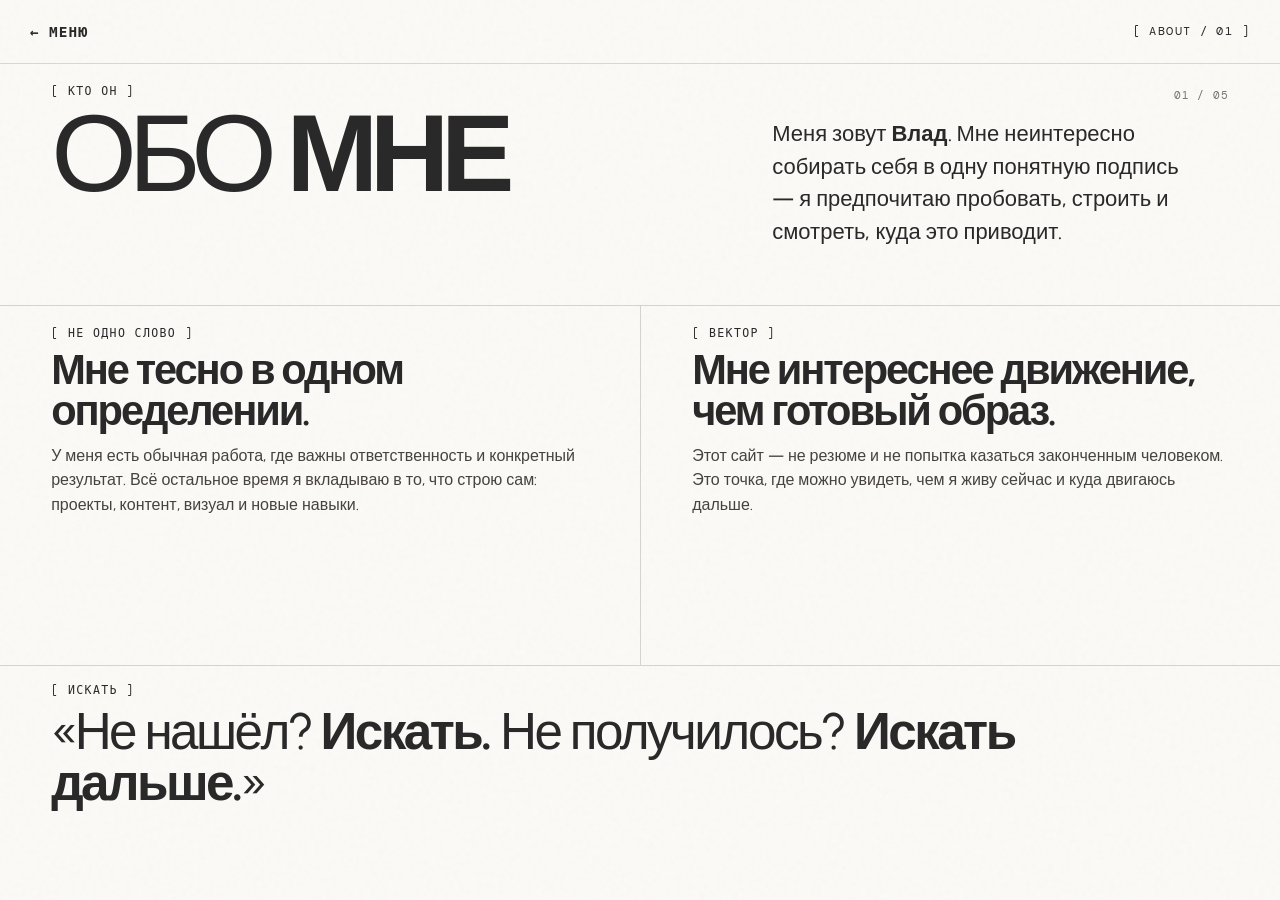
==== commit 0ccf93b0: "Rewrite About copy and strengthen typography" ====
--- a/about.html
+++ b/about.html
@@ -1 +1 @@
-<!doctype html><html lang="ru"><head><meta charset="UTF-8"><meta name="viewport" content="width=device-width,initial-scale=1,viewport-fit=cover"><meta name="theme-color" content="#fbfaf7"><title>TheXilliX — Обо мне</title><link rel="preconnect" href="https://fonts.googleapis.com"><link rel="preconnect" href="https://fonts.gstatic.com" crossorigin><link href="https://fonts.googleapis.com/css2?family=DM+Mono:wght@300;400;500&family=Urbanist:wght@300;400;500;600;700;800;900&display=swap" rel="stylesheet"><link rel="stylesheet" href="./styles.css"><link rel="stylesheet" href="./v2.css"></head><body class="inner-page about-page"><div class="noise"></div><header class="site-header"><a class="menu-link" href="./index.html#menu">← МЕНЮ</a><p class="eyebrow">[ ABOUT / 01 ]</p></header><main class="about-shell"><section class="about-hero"><div><p class="eyebrow">[ КТО ОН ]</p><h1>ОБО <strong>МНЕ</strong></h1></div><p class="about-intro">Меня зовут Влад. Я собираю вокруг себя проекты, визуал, работу, музыку и всё то, что помогает не стоять на месте.</p><span class="page-index">01 / 05</span></section><section class="about-grid"><article class="about-block"><p class="eyebrow">[ НЕ РОЛЬ ]</p><h2>Я не хочу помещать себя в одну профессию.</h2><p>Днём у меня обычная работа и ответственность за конкретный результат. Параллельно я строю свои проекты, учусь работать с контентом, дизайном и интернет-продуктами.</p></article><article class="about-block"><p class="eyebrow">[ ВЕКТОР ]</p><h2>Мне интереснее движение, чем готовый образ.</h2><p>Этот сайт — не резюме и не попытка казаться законченным человеком. Это точка, где можно увидеть, чем я живу сейчас и куда двигаюсь дальше.</p></article></section><section class="about-quote"><p class="eyebrow">[ ФРАЗА ]</p><blockquote>«Я всё ещё <em>ищу</em> <strong>ответ</strong>. И, кажется, это нормально.»</blockquote></section></main><script src="./app.js"></script></body></html>+<!doctype html><html lang="ru"><head><meta charset="UTF-8"><meta name="viewport" content="width=device-width,initial-scale=1,viewport-fit=cover"><meta name="theme-color" content="#fbfaf7"><title>TheXilliX — Обо мне</title><link rel="preconnect" href="https://fonts.googleapis.com"><link rel="preconnect" href="https://fonts.gstatic.com" crossorigin><link href="https://fonts.googleapis.com/css2?family=DM+Mono:wght@300;400;500&family=Urbanist:wght@300;400;500;600;700;800;900&display=swap" rel="stylesheet"><link rel="stylesheet" href="./styles.css"><link rel="stylesheet" href="./v2.css"><link rel="stylesheet" href="./v3.css"></head><body class="inner-page about-page"><div class="noise"></div><header class="site-header"><a class="menu-link" href="./index.html#menu">← МЕНЮ</a><p class="eyebrow">[ ABOUT / 01 ]</p></header><main class="about-shell"><section class="about-hero"><div><p class="eyebrow">[ КТО ОН ]</p><h1>ОБО <strong>МНЕ</strong></h1></div><p class="about-intro">Меня зовут <strong>Влад</strong>. Мне неинтересно собирать себя в одну понятную подпись — я предпочитаю пробовать, строить и смотреть, куда это приводит.</p><span class="page-index">01 / 05</span></section><section class="about-grid"><article class="about-block"><p class="eyebrow">[ НЕ ОДНО СЛОВО ]</p><h2>Мне тесно в одном определении.</h2><p>У меня есть обычная работа, где важны ответственность и конкретный результат. Всё остальное время я вкладываю в то, что строю сам: проекты, контент, визуал и новые навыки.</p></article><article class="about-block"><p class="eyebrow">[ ВЕКТОР ]</p><h2>Мне интереснее движение, чем готовый образ.</h2><p>Этот сайт — не резюме и не попытка казаться законченным человеком. Это точка, где можно увидеть, чем я живу сейчас и куда двигаюсь дальше.</p></article></section><section class="about-quote"><p class="eyebrow">[ ИСКАТЬ ]</p><blockquote>«Не нашёл? <strong>Искать.</strong> Не получилось? <strong>Искать дальше.</strong>»</blockquote></section></main><script src="./app.js"></script></body></html>
--- a/v3.css
+++ b/v3.css
@@ -0,0 +1,74 @@
+/* 2026-09-25 polish pass */
+.gate-center{left:50%!important;right:auto!important;transform:translate(-50%,-50%)!important;display:flex;flex-direction:column;align-items:center;width:min(92vw,720px)!important}
+.gate-center>.eyebrow{width:100%;text-align:center}
+.password-field{margin-left:auto!important;margin-right:auto!important}
+.password-field input{box-sizing:border-box;text-align:center!important;letter-spacing:.34em!important;padding-left:.34em!important;padding-right:0!important}
+
+.about-shell{grid-template-rows:29% 43% 28%!important}
+.about-hero{padding-top:20px!important;padding-bottom:18px!important;align-items:start!important}
+.about-intro{margin-top:34px!important;font-size:clamp(1.08rem,1.72vw,1.42rem)!important;line-height:1.48!important;font-weight:500!important}
+.about-intro strong{font-weight:800}
+.about-block{padding-top:20px!important;padding-bottom:18px!important}
+.about-block h2{font-size:clamp(1.75rem,3.25vw,3.25rem)!important;font-weight:650!important}
+.about-block>p:last-child{font-size:clamp(1rem,1.12vw,1.12rem)!important;line-height:1.52!important;font-weight:500!important;color:#46433f!important}
+.about-quote{padding-top:17px!important;padding-bottom:17px!important}
+.about-quote blockquote{font-size:clamp(2rem,4vw,4.15rem)!important;font-weight:420}
+
+.now-head{min-height:27svh!important;padding-top:22px!important;padding-bottom:22px!important}
+.now-head>p{margin-top:42px!important}
+.now-list{padding-top:52px!important}
+.accordion-title{font-weight:650!important}
+
+.inspiration-head{min-height:29svh!important;padding-top:24px!important;padding-bottom:22px!important}
+.inspiration-head>p{margin-top:42px!important}
+.inspiration-launchers{grid-template-columns:repeat(4,minmax(0,1fr))!important;align-items:stretch}
+.inspire-launch{min-height:255px!important;height:34svh!important;max-height:330px;padding:20px!important;overflow:hidden}
+.inspire-launch>.card-index{font-size:.68rem!important;font-weight:500!important;color:#4f4b46!important}
+.poster-launch img{width:min(48%,128px)!important;max-height:155px!important;object-fit:cover!important}
+.launch-symbol{font-size:clamp(3.5rem,6vw,6.7rem)!important}
+.launch-bottom{align-items:flex-end!important}
+.launch-bottom strong{font-size:clamp(1.55rem,2.4vw,2.65rem)!important}
+.launch-bottom small{max-width:105px;line-height:1.35}
+
+.inspiration-modal{display:grid;place-items:center;padding:28px}
+.modal-panel{position:relative!important;inset:auto!important;width:min(760px,88vw)!important;max-height:78vh!important;min-height:0!important;border-radius:2px;overflow:auto!important;box-shadow:0 24px 80px rgba(20,20,20,.16);transform:translateY(14px) scale(.985)!important}
+.inspiration-modal.is-open .modal-panel{transform:none!important}
+.modal-panel.poster-panel{width:min(980px,90vw)!important;max-height:82vh!important}
+.modal-panel.empty-panel{width:min(620px,86vw)!important;height:min(520px,72vh)!important}
+.modal-panel>header{min-height:84px!important;padding:16px 20px!important}
+.modal-panel h2{font-size:clamp(2.2rem,4.6vw,4.8rem)!important}
+.modal-close{font-size:2.2rem!important}
+.modal-list a{min-height:74px!important;padding:14px 20px!important;grid-template-columns:48px 1fr 32px!important}
+.modal-list strong{font-size:clamp(1.3rem,2.5vw,2.35rem)!important}
+.poster-grid{padding:18px!important;grid-template-columns:repeat(3,minmax(0,1fr))!important;gap:12px!important;align-items:start}
+.poster-static{margin:0;min-width:0;background:#f2f0ea;border:1px solid rgba(41,41,41,.11);overflow:hidden}
+.poster-static img{display:block;width:100%;height:auto;max-height:46vh;object-fit:contain;background:#f2f0ea}
+.film-note{padding:18px 20px!important}
+.film-list{grid-template-columns:1fr!important}
+.film-item{min-height:66px!important;padding:13px 20px!important;grid-template-columns:38px 1fr auto!important}
+.film-item:nth-child(odd){border-right:0!important}
+.empty-state{min-height:0!important;height:calc(100% - 84px)!important;padding:28px!important}
+.empty-state p{font-size:clamp(2.5rem,6vw,5.2rem)!important}
+
+@media(max-width:1000px){
+  .inspiration-launchers{grid-template-columns:1fr 1fr!important}
+  .inspire-launch{height:250px!important;max-height:none!important;border-bottom:1px solid var(--line)}
+  .inspire-launch:nth-child(2){border-right:0!important}
+}
+
+@media(max-width:800px){
+  .gate-center{width:92vw!important}
+  .password-field{width:min(360px,78vw)!important}
+  .about-shell{display:block!important;height:auto!important}
+  .about-page{overflow:auto!important}
+  .about-hero{padding-top:24px!important}
+  .about-intro{margin-top:12px!important}
+  .now-list{padding-top:30px!important}
+  .inspiration-launchers{grid-template-columns:1fr!important}
+  .inspire-launch{height:210px!important;min-height:210px!important;border-right:0!important}
+  .inspiration-modal{padding:14px}
+  .modal-panel,.modal-panel.poster-panel,.modal-panel.empty-panel{width:94vw!important;max-height:82vh!important}
+  .poster-grid{grid-template-columns:1fr 1fr!important}
+  .film-item{grid-template-columns:32px 1fr!important}
+  .film-item span{grid-column:2}
+}
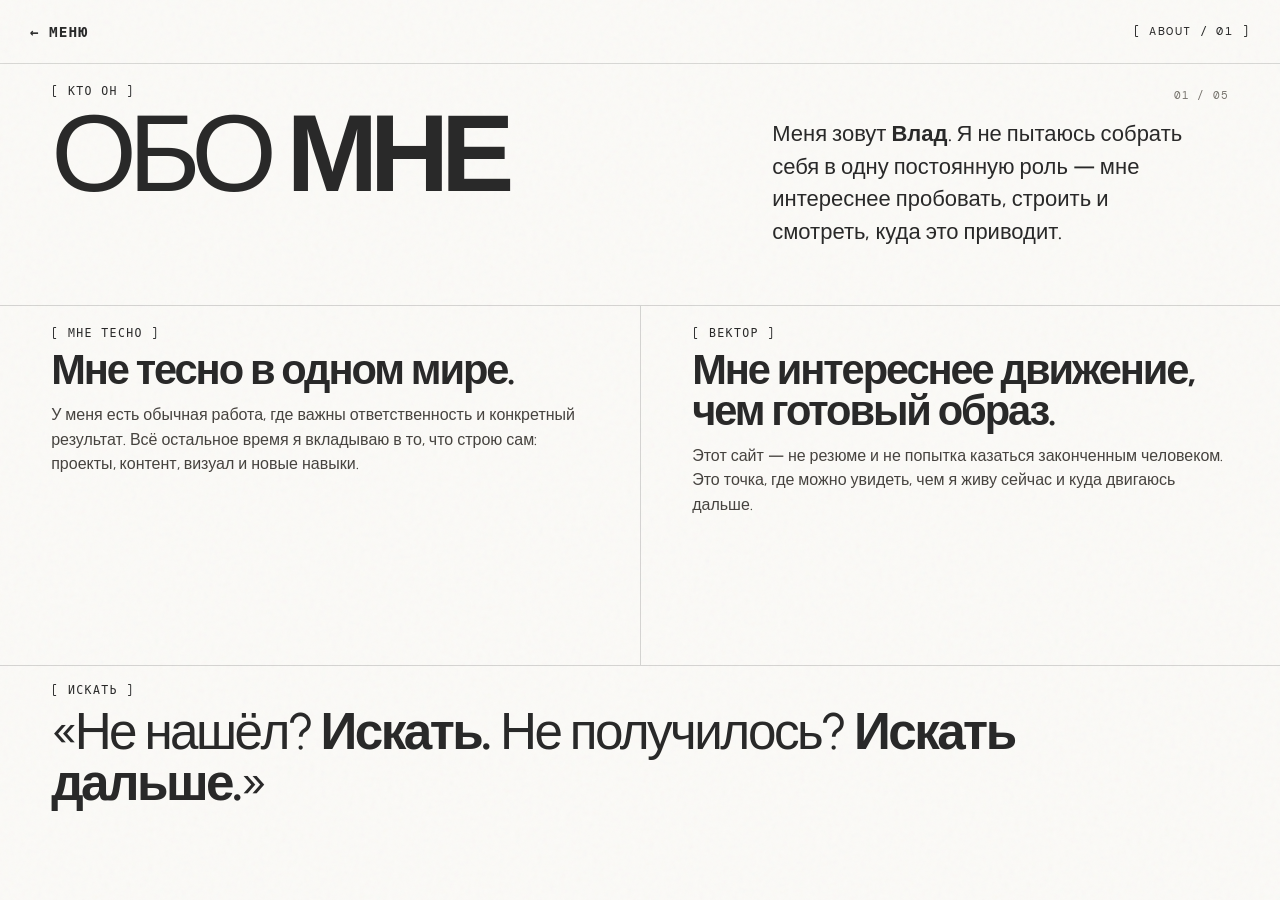
==== commit cf2a0b3c: "Refine About copy" ====
--- a/about.html
+++ b/about.html
@@ -1 +1 @@
-<!doctype html><html lang="ru"><head><meta charset="UTF-8"><meta name="viewport" content="width=device-width,initial-scale=1,viewport-fit=cover"><meta name="theme-color" content="#fbfaf7"><title>TheXilliX — Обо мне</title><link rel="preconnect" href="https://fonts.googleapis.com"><link rel="preconnect" href="https://fonts.gstatic.com" crossorigin><link href="https://fonts.googleapis.com/css2?family=DM+Mono:wght@300;400;500&family=Urbanist:wght@300;400;500;600;700;800;900&display=swap" rel="stylesheet"><link rel="stylesheet" href="./styles.css"><link rel="stylesheet" href="./v2.css"><link rel="stylesheet" href="./v3.css"></head><body class="inner-page about-page"><div class="noise"></div><header class="site-header"><a class="menu-link" href="./index.html#menu">← МЕНЮ</a><p class="eyebrow">[ ABOUT / 01 ]</p></header><main class="about-shell"><section class="about-hero"><div><p class="eyebrow">[ КТО ОН ]</p><h1>ОБО <strong>МНЕ</strong></h1></div><p class="about-intro">Меня зовут <strong>Влад</strong>. Мне неинтересно собирать себя в одну понятную подпись — я предпочитаю пробовать, строить и смотреть, куда это приводит.</p><span class="page-index">01 / 05</span></section><section class="about-grid"><article class="about-block"><p class="eyebrow">[ НЕ ОДНО СЛОВО ]</p><h2>Мне тесно в одном определении.</h2><p>У меня есть обычная работа, где важны ответственность и конкретный результат. Всё остальное время я вкладываю в то, что строю сам: проекты, контент, визуал и новые навыки.</p></article><article class="about-block"><p class="eyebrow">[ ВЕКТОР ]</p><h2>Мне интереснее движение, чем готовый образ.</h2><p>Этот сайт — не резюме и не попытка казаться законченным человеком. Это точка, где можно увидеть, чем я живу сейчас и куда двигаюсь дальше.</p></article></section><section class="about-quote"><p class="eyebrow">[ ИСКАТЬ ]</p><blockquote>«Не нашёл? <strong>Искать.</strong> Не получилось? <strong>Искать дальше.</strong>»</blockquote></section></main><script src="./app.js"></script></body></html>+<!doctype html><html lang="ru"><head><meta charset="UTF-8"><meta name="viewport" content="width=device-width,initial-scale=1,viewport-fit=cover"><meta name="theme-color" content="#fbfaf7"><title>TheXilliX — Обо мне</title><link rel="preconnect" href="https://fonts.googleapis.com"><link rel="preconnect" href="https://fonts.gstatic.com" crossorigin><link href="https://fonts.googleapis.com/css2?family=DM+Mono:wght@300;400;500&family=Urbanist:wght@300;400;500;600;700;800;900&display=swap" rel="stylesheet"><link rel="stylesheet" href="./styles.css"><link rel="stylesheet" href="./v2.css"><link rel="stylesheet" href="./v3.css"></head><body class="inner-page about-page"><div class="noise"></div><header class="site-header"><a class="menu-link" href="./index.html#menu">← МЕНЮ</a><p class="eyebrow">[ ABOUT / 01 ]</p></header><main class="about-shell"><section class="about-hero"><div><p class="eyebrow">[ КТО ОН ]</p><h1>ОБО <strong>МНЕ</strong></h1></div><p class="about-intro">Меня зовут <strong>Влад</strong>. Я не пытаюсь собрать себя в одну постоянную роль — мне интереснее пробовать, строить и смотреть, куда это приводит.</p><span class="page-index">01 / 05</span></section><section class="about-grid"><article class="about-block"><p class="eyebrow">[ МНЕ ТЕСНО ]</p><h2>Мне тесно в одном мире.</h2><p>У меня есть обычная работа, где важны ответственность и конкретный результат. Всё остальное время я вкладываю в то, что строю сам: проекты, контент, визуал и новые навыки.</p></article><article class="about-block"><p class="eyebrow">[ ВЕКТОР ]</p><h2>Мне интереснее движение, чем готовый образ.</h2><p>Этот сайт — не резюме и не попытка казаться законченным человеком. Это точка, где можно увидеть, чем я живу сейчас и куда двигаюсь дальше.</p></article></section><section class="about-quote"><p class="eyebrow">[ ИСКАТЬ ]</p><blockquote>«Не нашёл? <strong>Искать.</strong> Не получилось? <strong>Искать дальше.</strong>»</blockquote></section></main><script src="./app.js"></script></body></html>
